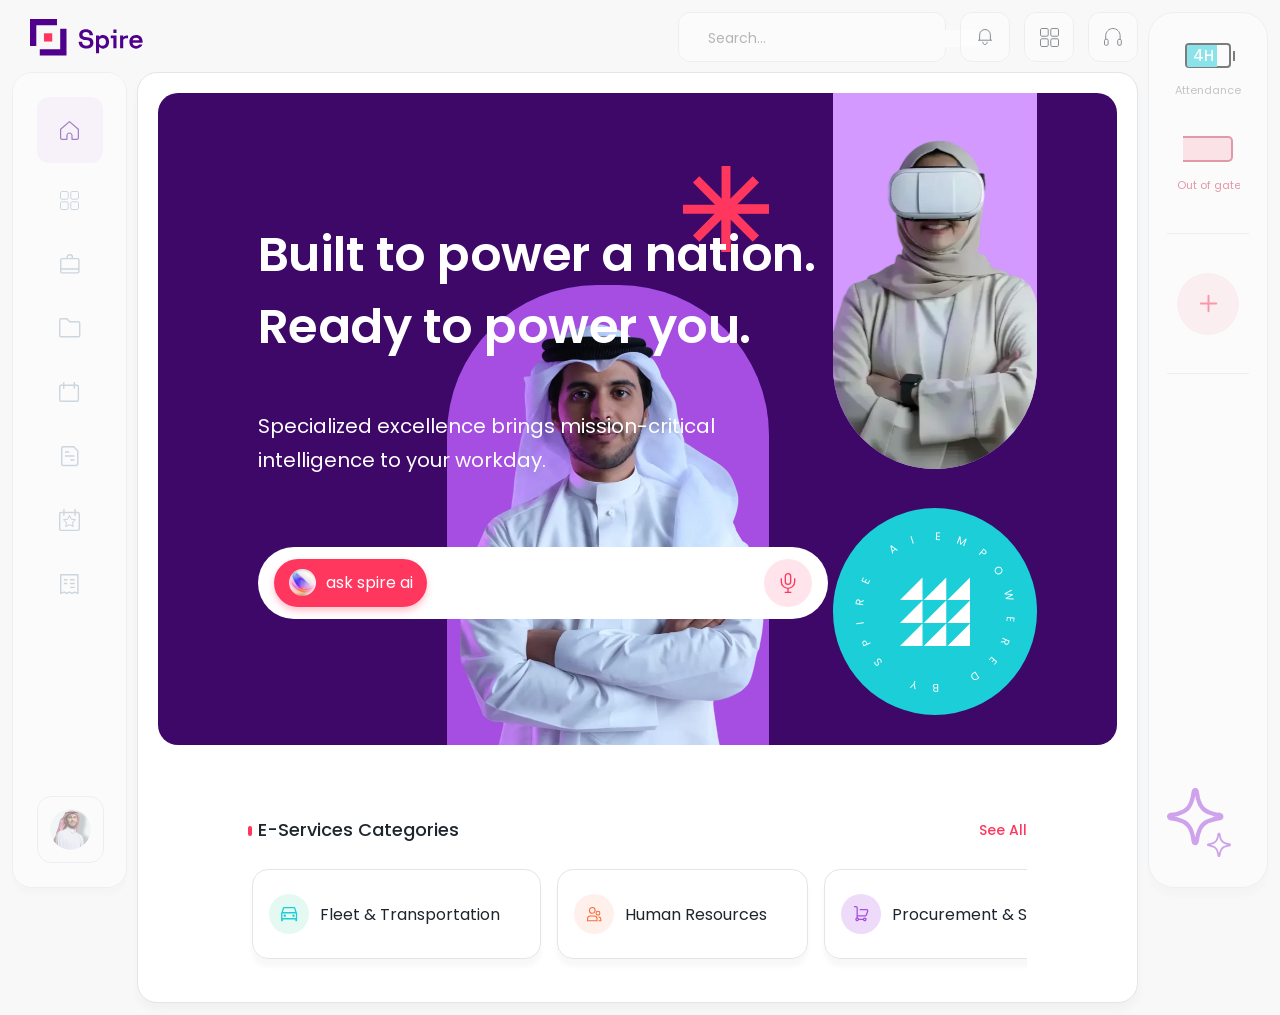
==== index.html @ 9496a2bd "Enhance navigation and AI chat functionality; add mobile navigation toggle, improve accessibility, a" ====
<!DOCTYPE html>
<html lang="en" dir="ltr">

<head>
    <meta charset="UTF-8">
    <meta name="viewport" content="width=device-width, initial-scale=1.0">
    <title>Spire | Home</title>
    <meta name="description" content="Spire employee portal: services, attendance and Spire AI assistant.">
    <meta name="theme-color" content="#4f008c">

    <link rel="preconnect" href="https://fonts.googleapis.com">
    <link rel="preconnect" href="https://fonts.gstatic.com" crossorigin>
    <link rel="stylesheet"
        href="https://fonts.googleapis.com/css2?family=Poppins:wght@100;200;300;400;500;600;700;800;900&display=swap">

    <link rel="icon" type="image/png" href="assets/favicon/favicon-96x96.png" sizes="96x96" />
    <link rel="icon" type="image/svg+xml" href="assets/favicon/favicon.svg" />
    <link rel="shortcut icon" href="assets/favicon/favicon.ico" />
    <link rel="apple-touch-icon" sizes="180x180" href="assets/favicon/apple-touch-icon.png" />
    <meta name="apple-mobile-web-app-title" content="Spire" />
    <link rel="manifest" href="assets/favicon/site.webmanifest" />

    <link rel="stylesheet" href="styles.css">
    <script src="main.js" defer></script>
</head>

<body>
    <a class="skip-link" href="#main">Skip to main content</a>
    <div class="spire-wrapper">
        <div class="spr-content">
            <!-- ============ Header ============ -->
            <header class="spr-header" role="banner">
                <button class="btn btn-icon nav-toggle mobile-only" type="button"
                    aria-label="Open navigation" aria-controls="sidenav" aria-expanded="false">
                    <svg width="24" height="24" viewBox="0 0 24 24" fill="none" aria-hidden="true">
                        <path d="M4 6h16M4 12h16M4 18h11" stroke="currentColor" stroke-width="1.6" />
                    </svg>
                </button>
                <!-- Logo -->
                <a class="brand" href="#" aria-label="Spire home">
                    <picture>
                        <source media="(max-width: 1023.98px)" srcset="assets/logo-text.svg" width="70" height="30">
                        <img class="brand__logo" src="assets/spire-logo.svg" alt="" width="118" height="37">
                    </picture>
                </a>
                <!-- Header Toolbar -->
                <div class="header__toolbar">
                    <!-- Search -->
                    <form class="search desktop-only" role="search" action="#">
                        <label class="visually-hidden" for="site-search">Search</label>
                        <div class="search__field">
                            <svg class="search__icon" width="17" height="18" viewBox="0 0 17 18" fill="none"
                                aria-hidden="true" focusable="false">
                                <circle cx="7.49036" cy="7.49036" r="7.49036"
                                    transform="matrix(-1 0 0 1 16.2617 0.62499)" stroke="currentColor"
                                    stroke-width="1.24998" stroke-linecap="round" stroke-linejoin="round" />
                                <path opacity="0.6" d="M3.56165 13.714L0.624999 16.6431" stroke="currentColor"
                                    stroke-width="1.24998" stroke-linecap="round" stroke-linejoin="round" />
                            </svg>
                            <input class="search__input" id="site-search" type="search" name="q" placeholder="Search..."
                                autocomplete="off">
                        </div>
                    </form>

                    <!-- mobile: search -->
                    <button class="btn btn-icon mobile-only" type="button" aria-label="Search">
                        <svg width="17" height="18" viewBox="0 0 17 18" fill="none" aria-hidden="true"
                            focusable="false">
                            <circle cx="7.49036" cy="7.49036" r="7.49036" transform="matrix(-1 0 0 1 16.2617 0.62499)"
                                stroke="currentColor" stroke-width="1.24998" stroke-linecap="round"
                                stroke-linejoin="round" />
                            <path opacity="0.6" d="M3.56165 13.714L0.624999 16.6431" stroke="currentColor"
                                stroke-width="1.24998" stroke-linecap="round" stroke-linejoin="round" />
                        </svg>
                    </button>

                    <!-- Notification -->
                    <button class="btn btn-icon" type="button" aria-label="Notifications, 1 unread">
                        <svg width="14" height="16" viewBox="0 0 14 16" fill="none" aria-hidden="true"
                            focusable="false">
                            <path
                                d="M0 11.2143H14M1.61538 11.2143V5.85714C1.61538 2.89847 4.02616 0.5 7 0.5C9.97384 0.5 12.3846 2.89847 12.3846 5.85714V11.2143M4.84615 12.8214V13.3571C4.84615 14.5406 5.81046 15.5 7 15.5C8.18954 15.5 9.15385 14.5406 9.15385 13.3571V12.8214"
                                stroke="currentColor" />
                        </svg>
                    </button>

                    <!-- Apps -->
                    <button class="btn btn-icon desktop-only" type="button" aria-label="Apps">
                        <svg width="19" height="19" viewBox="0 0 19 19" fill="none" aria-hidden="true"
                            focusable="false">
                            <path
                                d="M6.92857 0.5H1.78571C1.07563 0.5 0.5 1.07563 0.5 1.78571V6.92857C0.5 7.63865 1.07563 8.21429 1.78571 8.21429H6.92857C7.63865 8.21429 8.21429 7.63865 8.21429 6.92857V1.78571C8.21429 1.07563 7.63865 0.5 6.92857 0.5Z"
                                stroke="currentColor" />
                            <path
                                d="M17.2143 0.5H12.0714C11.3613 0.5 10.7857 1.07563 10.7857 1.78571V6.92857C10.7857 7.63865 11.3613 8.21429 12.0714 8.21429H17.2143C17.9244 8.21429 18.5 7.63865 18.5 6.92857V1.78571C18.5 1.07563 17.9244 0.5 17.2143 0.5Z"
                                stroke="currentColor" />
                            <path
                                d="M17.2143 10.7857H12.0714C11.3613 10.7857 10.7857 11.3613 10.7857 12.0714V17.2143C10.7857 17.9244 11.3613 18.5 12.0714 18.5H17.2143C17.9244 18.5 18.5 17.9244 18.5 17.2143V12.0714C18.5 11.3613 17.9244 10.7857 17.2143 10.7857Z"
                                stroke="currentColor" />
                            <path
                                d="M6.92857 10.7857H1.78571C1.07563 10.7857 0.5 11.3613 0.5 12.0714V17.2143C0.5 17.9244 1.07563 18.5 1.78571 18.5H6.92857C7.63865 18.5 8.21429 17.9244 8.21429 17.2143V12.0714C8.21429 11.3613 7.63865 10.7857 6.92857 10.7857Z"
                                stroke="currentColor" />
                        </svg>
                    </button>

                    <!-- Support -->
                    <button class="btn btn-icon desktop-only" type="button" aria-label="Support">
                        <svg width="18" height="18" viewBox="0 0 18 18" fill="none" aria-hidden="true"
                            focusable="false">
                            <path
                                d="M1.7 11.3H2.9C3.56274 11.3 4.1 11.8373 4.1 12.5V16.1C4.1 16.7627 3.56274 17.3 2.9 17.3H1.7C1.03726 17.3 0.5 16.7627 0.5 16.1V12.5C0.5 11.8373 1.03726 11.3 1.7 11.3ZM1.7 11.3V7.7C1.7 3.72355 4.92355 0.5 8.9 0.5C12.8764 0.5 16.1 3.72355 16.1 7.7V11.3M16.1 11.3H14.9C14.2373 11.3 13.7 11.8373 13.7 12.5V16.1C13.7 16.7627 14.2373 17.3 14.9 17.3H16.1C16.7627 17.3 17.3 16.7627 17.3 16.1V12.5C17.3 11.8373 16.7627 11.3 16.1 11.3Z"
                                stroke="currentColor" />
                        </svg>
                    </button>

                    <!-- AI Chat -->
                    <button class="btn btn-icon mobile-only" type="button" aria-controls="ai-panel"
                        aria-expanded="false" aria-label="Open Spire AI" data-ai-open>
                        <img src="assets/images/ai-orb-lg.png" alt="" width="40" height="38">
                    </button>
                </div>
            </header>

            <main class="spr-main">
                <!-- ============ Side navigation ============ -->
                <nav class="spr-sidenav" id="sidenav" aria-label="Main navigation">
                    <div class="sidenav__head">
                        <img src="assets/logo-text.svg" alt="Spire" width="88" height="38">
                        <button class="sidenav__close" type="button" aria-label="Close navigation">
                            <svg width="24" height="24" viewBox="0 0 24 24" fill="none" aria-hidden="true">
                                <path d="m6 6 12 12M18 6 6 18" stroke="currentColor" stroke-width="2" stroke-linecap="round" />
                            </svg>
                        </button>
                    </div>
                    <!-- Nav links -->
                    <ul class="sidenav__list">
                        <li>
                            <a class="sidenav__link is-active" href="#" aria-current="page">
                                <svg class="sidenav__icon" width="19" height="19" viewBox="0 0 19 19" fill="none"
                                    aria-hidden="true" focusable="false">
                                    <path
                                        d="M9.47121 0.604546L9.86465 0.14554C9.63825 -0.0485134 9.30418 -0.0485134 9.07778 0.14554L9.47121 0.604546ZM0.604546 8.20455L0.211113 7.74554L1.19209e-07 7.92649V8.20455H0.604546ZM6.93788 18.3379V18.9424C7.27176 18.9424 7.54242 18.6718 7.54242 18.3379H6.93788ZM12.0045 18.3379H11.4C11.4 18.6718 11.6707 18.9424 12.0045 18.9424V18.3379ZM18.3379 8.20455H18.9424V7.92649L18.7313 7.74554L18.3379 8.20455ZM1.87121 18.3379V18.9424H6.93788V18.3379V17.7333H1.87121V18.3379ZM18.3379 8.20455L18.7313 7.74554L9.86465 0.14554L9.47121 0.604546L9.07778 1.06355L17.9444 8.66355L18.3379 8.20455ZM9.47121 0.604546L9.07778 0.14554L0.211113 7.74554L0.604546 8.20455L0.997979 8.66355L9.86465 1.06355L9.47121 0.604546ZM6.93788 18.3379H7.54242V14.5379H6.93788H6.33333V18.3379H6.93788ZM12.0045 14.5379H11.4V18.3379H12.0045H12.6091V14.5379H12.0045ZM12.0045 18.3379V18.9424H17.0712V18.3379V17.7333H12.0045V18.3379ZM18.3379 17.0712H18.9424V8.20455H18.3379H17.7333V17.0712H18.3379ZM0.604546 8.20455H1.19209e-07V17.0712H0.604546H1.20909V8.20455H0.604546ZM9.47121 12.0045V12.6091C10.5365 12.6091 11.4 13.4726 11.4 14.5379H12.0045H12.6091C12.6091 12.8049 11.2042 11.4 9.47121 11.4V12.0045ZM9.47121 12.0045V11.4C7.73821 11.4 6.33333 12.8049 6.33333 14.5379H6.93788H7.54242C7.54242 13.4726 8.40597 12.6091 9.47121 12.6091V12.0045ZM17.0712 18.3379V18.9424C18.1047 18.9424 18.9424 18.1047 18.9424 17.0712H18.3379H17.7333C17.7333 17.4369 17.4369 17.7333 17.0712 17.7333V18.3379ZM1.87121 18.3379V17.7333C1.50553 17.7333 1.20909 17.4369 1.20909 17.0712H0.604546H1.19209e-07C1.19209e-07 18.1047 0.83777 18.9424 1.87121 18.9424V18.3379Z"
                                        fill="currentColor" />
                                </svg>
                                <span class="sidenav__label">Home</span>
                            </a>
                        </li>
                        <li>
                            <a class="sidenav__link" href="#">
                                <svg class="sidenav__icon" width="19" height="19" viewBox="0 0 19 19" fill="none"
                                    aria-hidden="true" focusable="false">
                                    <path
                                        d="M6.92857 0.5H1.78571C1.07563 0.5 0.5 1.07563 0.5 1.78571V6.92857C0.5 7.63865 1.07563 8.21429 1.78571 8.21429H6.92857C7.63865 8.21429 8.21429 7.63865 8.21429 6.92857V1.78571C8.21429 1.07563 7.63865 0.5 6.92857 0.5Z"
                                        stroke="currentColor" />
                                    <path
                                        d="M17.2143 0.5H12.0714C11.3613 0.5 10.7857 1.07563 10.7857 1.78571V6.92857C10.7857 7.63865 11.3613 8.21429 12.0714 8.21429H17.2143C17.9244 8.21429 18.5 7.63865 18.5 6.92857V1.78571C18.5 1.07563 17.9244 0.5 17.2143 0.5Z"
                                        stroke="currentColor" />
                                    <path
                                        d="M17.2143 10.7857H12.0714C11.3613 10.7857 10.7857 11.3613 10.7857 12.0714V17.2143C10.7857 17.9244 11.3613 18.5 12.0714 18.5H17.2143C17.9244 18.5 18.5 17.9244 18.5 17.2143V12.0714C18.5 11.3613 17.9244 10.7857 17.2143 10.7857Z"
                                        stroke="currentColor" />
                                    <path
                                        d="M6.92857 10.7857H1.78571C1.07563 10.7857 0.5 11.3613 0.5 12.0714V17.2143C0.5 17.9244 1.07563 18.5 1.78571 18.5H6.92857C7.63865 18.5 8.21429 17.9244 8.21429 17.2143V12.0714C8.21429 11.3613 7.63865 10.7857 6.92857 10.7857Z"
                                        stroke="currentColor" />
                                </svg>
                                <span class="sidenav__label">Dashboard</span>
                            </a>
                        </li>
                        <li>
                            <a class="sidenav__link" href="#">
                                <svg class="sidenav__icon" width="20" height="20" viewBox="0 0 20 20" fill="none"
                                    aria-hidden="true" focusable="false">
                                    <path
                                        d="M7.20909 3.95908V3.30908C7.20909 1.87314 8.37315 0.709076 9.80909 0.709076C11.245 0.709076 12.4091 1.87314 12.4091 3.30908V3.95908M0.709091 15.0091H18.9091M2.00909 4.60908H17.6091C18.3271 4.60908 18.9091 5.19111 18.9091 5.90908V17.6091C18.9091 18.327 18.3271 18.9091 17.6091 18.9091H2.00909C1.29112 18.9091 0.709091 18.327 0.709091 17.6091V5.90908C0.709091 5.19111 1.29112 4.60908 2.00909 4.60908Z"
                                        stroke="currentColor" stroke-width="1.41818" />
                                </svg>
                                <span class="sidenav__label">Work</span>
                            </a>
                        </li>
                        <li>
                            <a class="sidenav__link" href="#">
                                <svg class="sidenav__icon" width="22" height="20" viewBox="0 0 22 20" fill="none"
                                    aria-hidden="true" focusable="false">
                                    <path
                                        d="M0.714996 17.215V2.215C0.714996 1.38657 1.35459 0.714996 2.14357 0.714996H7.85785L10.715 3.715H19.2864C20.0754 3.715 20.715 4.38657 20.715 5.215V17.215C20.715 18.0434 20.0754 18.715 19.2864 18.715H2.14357C1.35459 18.715 0.714996 18.0434 0.714996 17.215Z"
                                        stroke="currentColor" stroke-width="1.43" />
                                </svg>
                                <span class="sidenav__label">Files</span>
                            </a>
                        </li>
                        <li>
                            <a class="sidenav__link" href="#">
                                <svg class="sidenav__icon" width="21" height="21" viewBox="0 0 21 21" fill="none"
                                    aria-hidden="true" focusable="false">
                                    <path
                                        d="M4.715 0V6.66667M15.3817 0V6.66667M2.04833 3.33333H18.0483C18.7847 3.33333 19.3817 3.93029 19.3817 4.66667V18C19.3817 18.7364 18.7847 19.3333 18.0483 19.3333H2.04833C1.31195 19.3333 0.714996 18.7364 0.714996 18V4.66667C0.714996 3.93029 1.31195 3.33333 2.04833 3.33333Z"
                                        stroke="currentColor" stroke-width="1.43" />
                                </svg>
                                <span class="sidenav__label">Attendance</span>
                            </a>
                        </li>
                        <li>
                            <a class="sidenav__link" href="#">
                                <svg class="sidenav__icon" width="18" height="21" viewBox="0 0 18 21" fill="none"
                                    aria-hidden="true" focusable="false">
                                    <path
                                        d="M4.73333 10.0667H12.7333M10.0667 14.0667H12.7333M4.73333 6.06667H7.4M15.4 19.4H2.06666C1.33028 19.4 0.73333 18.803 0.73333 18.0667V2.06667C0.73333 1.33029 1.33028 0.733337 2.06666 0.733337H12.7333L16.7333 4.73334V18.0667C16.7333 18.803 16.1364 19.4 15.4 19.4Z"
                                        stroke="currentColor" stroke-width="1.46667" stroke-linecap="square" />
                                </svg>
                                <span class="sidenav__label">Requests</span>
                            </a>
                        </li>
                        <li>
                            <a class="sidenav__link" href="#">
                                <svg class="sidenav__icon" width="22" height="23" viewBox="0 0 22 23" fill="none"
                                    aria-hidden="true" focusable="false">
                                    <path
                                        d="M4.91 0V7M16.11 0V7M2.11 3.5H18.91C19.6832 3.5 20.31 4.1268 20.31 4.9V20.0053C20.31 20.7785 19.6832 21.4053 18.91 21.4053H2.11C1.3368 21.4053 0.709999 20.7785 0.709999 20.0053L0.709999 4.9C0.709999 4.1268 1.3368 3.5 2.11 3.5Z"
                                        stroke="currentColor" stroke-width="1.42" />
                                    <path
                                        d="M10.5088 15.6208L6.80044 17.5L7.50883 13.5198L4.50883 10.7014L8.65463 10.1211L10.5088 6.5L12.363 10.1211L16.5088 10.7014L13.5088 13.5198L14.2172 17.5L10.5088 15.6208Z"
                                        stroke="currentColor" stroke-width="1.01818" stroke-linecap="round"
                                        stroke-linejoin="round" />
                                </svg>
                                <span class="sidenav__label">Events</span>
                            </a>
                        </li>
                        <li>
                            <a class="sidenav__link" href="#">
                                <svg class="sidenav__icon" width="19" height="21" viewBox="0 0 19 21" fill="none"
                                    aria-hidden="true" focusable="false">
                                    <path
                                        d="M3.88166 5.78169H7.415M9.94833 5.78169H14.7483M3.88166 9.58169H7.415M9.94833 9.58169H14.7483M9.94833 13.3817H14.7483M0.714996 0.715027H17.915V19.4484L14.3817 18.0822L11.8483 19.4484L9.315 18.0822L6.78166 19.4484L4.24833 18.0822L0.714996 19.4484L0.714996 0.715027Z"
                                        stroke="currentColor" stroke-width="1.43" stroke-linejoin="round" />
                                </svg>
                                <span class="sidenav__label">Payslips</span>
                            </a>
                        </li>
                    </ul>

                    <!-- Profile -->
                    <a class="sidenav__profile" href="#">
                        <img src="assets/images/avatar.png" alt="" width="41" height="41">
                        <span class="sidenav__user">
                            <span class="sidenav__user-name">Ahmed</span>
                            <span class="sidenav__user-meta">View profile</span>
                        </span>
                    </a>
                </nav>
                <!-- ============ Main content ============ -->
                <div class="content-wrapper">
                    <!-- ======= Hero ======= -->
                    <section class="hero">
                        <div class="hero__content">
                            <h1>
                                <span>Built to power a nation.</span>
                                <span>Ready to power you.</span>
                            </h1>
                            <p>
                                <span>Specialized excellence brings</span>
                                <span>mission-critical</span>
                                <span>intelligence to your workday.</span>
                            </p>

                            <form class="ask" action="#">
                                <button class="ask__cta" type="button" aria-controls="ai-panel" aria-expanded="false">
                                    <img class="ask__orb" src="assets/images/ai-orb-sm.png" alt="" width="27"
                                        height="27">
                                    <span>ask spire ai</span>
                                </button>
                                <label class="visually-hidden" for="hero-ask">Ask Spire AI a question</label>
                                <input class="ask__input" id="hero-ask" name="message" type="text" autocomplete="off">
                                <button class="ask__mic" type="button" aria-label="Ask by voice" aria-pressed="false">
                                    <img src="assets/icons/mic.svg" alt="" width="20" height="20">
                                </button>
                            </form>
                        </div>

                        <div class="hero__art" aria-hidden="true">
                            <img class="hero__asterisk" src="assets/icons/asterisk.svg" alt="" width="86" height="86">

                            <div class="arch arch--man">
                                <img class="arch__photo" src="assets/images/hero-man.webp" alt="" width="506"
                                    height="675">
                            </div>

                            <div class="arch arch--woman">
                                <img class="arch__photo" src="assets/images/hero-woman.webp" alt="" width="525"
                                    height="394" loading="lazy">
                            </div>

                            <div class="badge">
                                <svg class="badge__ring" viewBox="0 0 160 160" width="160" height="160"
                                    focusable="false">
                                    <defs>
                                        <path id="badge-circle" d="M80 80m0-72a72 72 0 1 1 0 144a72 72 0 1 1 0-144" />
                                    </defs>
                                    <text class="badge__text">
                                        <textPath href="#badge-circle" textLength="431" lengthAdjust="spacing">EMPOWERED
                                            BY SPIRE AI</textPath>
                                    </text>
                                </svg>
                                <span class="badge__logo">
                                    <img src="assets/icons/badge-triangles.svg" alt="" width="70" height="23">
                                    <img src="assets/icons/badge-triangles.svg" alt="" width="70" height="23">
                                    <img src="assets/icons/badge-triangles.svg" alt="" width="70" height="23">
                                </span>
                            </div>
                        </div>
                    </section>
                    <!-- ======= E-Services Categories ======= -->
                    <section class="services">
                        <div class="services__header">
                            <h2>E-Services Categories</h2>
                            <a href="#">See All</a>
                        </div>
                        <ul class="services__list">
                            <li>
                                <a class="service-card card-fleet" href="#">
                                    <span class="card__icon">
                                        <img src="assets/icons/cat-car.svg" alt="" width="17" height="15">
                                    </span>
                                    <span class="card__label">Fleet &amp; Transportation</span>
                                </a>
                            </li>
                            <li>
                                <a class="service-card card-hr" href="#">
                                    <span class="card__icon">
                                        <img src="assets/icons/cat-group.svg" alt="" width="15" height="15">
                                    </span>
                                    <span class="card__label">Human Resources</span>
                                </a>
                            </li>
                            <li>
                                <a class="service-card card-procurement" href="#">
                                    <span class="card__icon">
                                        <img src="assets/icons/cat-cart.svg" alt="" width="15" height="16">
                                    </span>
                                    <span class="card__label">Procurement &amp; Sourcing</span>
                                </a>
                            </li>
                            <li>
                                <a class="service-card card-logistics" href="#">
                                    <span class="card__icon">
                                        <img src="assets/icons/cat-fleet.svg" alt="" width="17" height="11">
                                    </span>
                                    <span class="card__label">Logistics &amp; Inventory</span>
                                </a>
                            </li>
                            <li>
                                <a class="service-card card-hr" href="#">
                                    <span class="card__icon">
                                        <img src="assets/icons/cat-group.svg" alt="" width="15" height="15">
                                    </span>
                                    <span class="card__label">Human Resources</span>
                                </a>
                            </li>
                        </ul>
                    </section>
                </div>
            </main>
        </div>

        <!-- ============ AI rail (collapsed side panel) ============ -->
        <aside class="spr-ai" id="ai-panel" aria-label="Spire AI">
            <section class="panel-widgets">
                <div class="panel__content">
                    <div class="panel__widgets">
                        <div class="panel__widget">
                            <span class="battery">
                                <span class="battery__fill"></span>
                                <span class="battery__value">4H</span>
                            </span>
                            <span class="widget__label">Attendance</span>
                        </div>
                        <div class="panel__widget panel__widget--alert">
                            <span class="gate"></span>
                            <span class="ticker">
                                <span class="ticker__track">
                                    <span class="ticker__group">
                                        <span>Out of gate</span>
                                        <span class="ticker__alert"><img src="assets/icons/exclamation.svg" alt=""
                                                width="18" height="18">Needs
                                            attention, No additional hours logged</span>
                                    </span>
                                    <!-- Identical copy makes the forward-only loop seamless. -->
                                    <span class="ticker__group" aria-hidden="true">
                                        <span>Out of gate</span>
                                        <span class="ticker__alert"><img src="assets/icons/exclamation.svg" alt=""
                                                width="18" height="18">Needs
                                            attention, No additional hours logged</span>
                                    </span>
                                </span>
                            </span>
                        </div>
                    </div>

                    <div class="widget__actions">
                        <button class="widget__add" type="button" aria-label="Add widget">
                            <img src="assets/icons/plus.svg" alt="" width="31" height="31">
                        </button>
                    </div>
                </div>
                <div class="panel__art">
                    <img src="assets/icons/sparkle.svg" alt="" width="64" height="69">
                </div>
            </section>

            <section class="panel-chat" aria-hidden="true">
                <div class="chat__head">
                    <div class="head__title">
                        <img class="panel__spark" src="assets/icons/spark.svg" alt="" width="38" height="38">
                        <img class="panel__orb mobile-only" src="assets/images/ai-orb-m.png" alt="" width="27"
                            height="27">

                        <div class="head__content">
                            <h2>
                                Spire AI
                                <span class="tag">Beta</span>
                            </h2>
                            <p>Session message</p>
                        </div>
                    </div>

                    <button class="panel__close" type="button" aria-label="Close Spire AI" data-ai-close>
                        <img class="panel__close-collapse" src="assets/icons/panel-collapse.svg" alt="" width="24"
                            height="18">
                        <img class="panel__close-x  mobile-only" src="assets/icons/close.svg" alt="" width="17"
                            height="17">
                    </button>
                </div>
                <div class="chat__content">

                    <ol class="msgs__list" role="log" aria-label="Conversation with Spire AI" aria-live="polite"
                        aria-relevant="additions" tabindex="0"></ol>
                </div>
                <div class="chat__footer">
                    <div class="files-wrapper" data-files aria-hidden="true" inert>
                        <div class="files-box">
                            <button class="files__head" type="button" aria-expanded="false"
                                aria-controls="ai-files-list" data-files-toggle>
                                <span>6 files loaded into context</span>
                                <span class="ai-files__chevron" aria-hidden="true">
                                    <svg width="10" height="6" viewBox="0 0 10 6" fill="none" focusable="false">
                                        <path d="M1 5l4-4 4 4" stroke="currentColor" stroke-width="1.2"
                                            stroke-linecap="round" stroke-linejoin="round" />
                                    </svg>
                                </span>
                            </button>

                            <ul class="files__list" id="ai-files-list" aria-label="Files in context" hidden>
                                <li>
                                    <label class="file">
                                        <div class="file_head">
                                            <span class="file__type file__type--doc">
                                                <img src="assets/icons/file-doc.svg" alt="DOC" width="22" height="22">
                                            </span>
                                            <span class="file__info">
                                                <span class="file__name">Data Governance Policy</span>
                                                <span class="file__time">3:30pm</span>
                                            </span>
                                        </div>
                                        <input class="switch" type="checkbox" role="switch" checked>
                                    </label>
                                </li>
                                <li>
                                    <label class="file">
                                        <div class="file_head">
                                            <span class="file__type file__type--csv">
                                                <img src="assets/icons/file-csv.svg" alt="CSV" width="22" height="22">
                                            </span>
                                            <span class="file__info">
                                                <span class="file__name">Data Governance Policy</span>
                                                <span class="file__time">3:30pm</span>
                                            </span>
                                        </div>
                                        <input class="switch" type="checkbox" role="switch" checked>
                                    </label>
                                </li>
                                <li>
                                    <label class="file">
                                        <div class="file_head">
                                            <span class="file__type file__type--doc">
                                                <img src="assets/icons/file-doc.svg" alt="DOC" width="22" height="22">
                                            </span>
                                            <span class="file__info">
                                                <span class="file__name">Data Governance Policy</span>
                                                <span class="file__time">3:30pm</span>
                                            </span>
                                        </div>
                                        <input class="switch" type="checkbox" role="switch" checked>
                                    </label>
                                </li>
                                <li>
                                    <label class="file">
                                        <div class="file_head">
                                            <span class="file__type file__type--ppt">
                                                <img src="assets/icons/file-ppt.svg" alt="PPT" width="22" height="22">
                                            </span>
                                            <span class="file__info">
                                                <span class="file__name">Data Governance Policy</span>
                                                <span class="file__time">3:30pm</span>
                                            </span>
                                        </div>
                                        <input class="switch" type="checkbox" role="switch" checked>
                                    </label>
                                </li>
                                <li>
                                    <label class="file">
                                        <div class="file_head">
                                            <span class="file__type file__type--ppt">
                                                <img src="assets/icons/file-ppt.svg" alt="PPT" width="22" height="22">
                                            </span>
                                            <span class="file__info">
                                                <span class="file__name">Data Governance Policy</span>
                                                <span class="file__time">3:30pm</span>
                                            </span>
                                        </div>
                                        <input class="switch" type="checkbox" role="switch" checked>
                                    </label>
                                </li>
                                <li>
                                    <label class="file">
                                        <div class="file_head">
                                            <span class="file__type file__type--doc">
                                                <img src="assets/icons/file-doc.svg" alt="DOC" width="22" height="22">
                                            </span>
                                            <span class="file__info">
                                                <span class="file__name">Data Governance Policy</span>
                                                <span class="file__time">3:30pm</span>
                                            </span>
                                        </div>
                                        <input class="switch" type="checkbox" role="switch" checked>
                                    </label>
                                </li>
                            </ul>
                        </div>
                    </div>
                    <form class="composer" action="#">
                        <input class="composer__input" id="ai-input" name="message" type="text"
                            placeholder="ask spire AI" autocomplete="off" aria-label="Message Spire AI">
                        <div class="composer__actions">
                            <button class="composer__mic" type="button" aria-label="Ask by voice" aria-pressed="false"
                                data-mic>
                                <img src="assets/icons/mic-sm.svg" alt="" width="18" height="18">
                            </button>
                            <button class="composer__send" type="submit" aria-label="Send message">
                                <img src="assets/icons/arrow-long-up.svg" alt="" width="13" height="18">
                            </button>

                        </div>
                    </form>
                </div>
            </section>

            <section class="panel-welcome" aria-hidden="true">
                <button class="panel__close welcome__close" type="button" aria-label="Close Spire AI" data-ai-close>
                    <img src="assets/icons/close.svg" alt="" width="17" height="17">
                </button>
                <div class="panel__content">
                    <div class="panel__welcome">
                        <img class="panel__orb" src="assets/images/ai-orb-lg.png" alt="" width="40" height="38">
                        <h2>Welcome to Spire AI</h2>
                        <p>Ask questions, get answers, and explore your workday with the power of AI.</p>
                        <button class="btn welcome__start" type="button" data-ai-start>Start a conversation</button>
                    </div>
                </div>
            </section>
        </aside>
    </div>

    <div class="nav-backdrop" aria-hidden="true"></div>
    <div class="ai-backdrop" aria-hidden="true"></div>

    <!-- ============ Chat templates ============ -->
    <!-- User message -->
    <template id="tpl-user-msg">
        <li class="msg msg--user">
            <div class="msg__bubble">
                <img class="msg__icon" src="assets/icons/doc.svg" alt="" width="15" height="15" hidden="">
                <span class="msg__text"></span>
            </div>
        </li>
    </template>

    <!-- Thinking -->
    <template id="tpl-thinking">
        <li class="msg msg--thinking">
            <img src="assets/icons/thinking.svg" alt="" width="16" height="16">
            <span>Thinking<span class="dots" aria-hidden="true"><span>.</span><span>.</span><span>.</span></span></span>
        </li>
    </template>

    <!-- AI answer -->
    <template id="tpl-ai-msg">
        <li class="msg msg--ai">
            <div class="msg__bubble">
                <span class="msg__text">
                    Based on <strong>HR policy</strong> you are eligible for submitting a compensation
                    request through Fusion
                    platform, in accordance with the following
                    <span class="cites" data-cites=""></span>
                </span>
            </div>
            <ul class="msg__actions" data-actions></ul>
        </li>
    </template>

    <!-- Sources toggle -->
    <template id="tpl-sources-toggle">
        <button class="cite-more" type="button" aria-expanded="false" data-sources-toggle>
            <span class="cite-more__dots" aria-hidden="true">&bull;&bull;&bull;</span>
            <svg class="cite-more__chev" width="5" height="8" viewBox="0 0 5 8" fill="none" aria-hidden="true"
                focusable="false">
                <path d="M3.70715 0.707031L0.707153 3.70703L3.70715 6.70703" stroke="currentColor"
                    stroke-linecap="square" />
            </svg>
        </button>
    </template>

    <!-- Suggestion chip -->
    <template id="tpl-chip">
        <li class="msg msg--ai">
            <button class="chip" type="button" data-suggest>
                <img src="assets/icons/doc.svg" alt="" width="15" height="15">
                <span class="chip__text"></span>
            </button>
        </li>
    </template>

</body>

</html>
---- styles.css ----
@layer reset, base, layout, components, theme, utilities;

@layer reset {

    /* Reset Style */
    *,
    *::before,
    *::after {
        box-sizing: border-box;
    }

    * {
        margin: 0;
        padding: 0;
    }

    button,
    input:not([type='password']) {
        font: inherit
    }

    html {
        color-scheme: light;
        -webkit-text-size-adjust: 100%;
    }

    img,
    picture,
    video {
        display: block;
        max-width: 100%;
    }

    ol,
    ul {
        list-style: none;
        padding: 0;
        margin: 0;
    }

    a {
        text-decoration: none;
        color: inherit;
    }

    a:-webkit-any-link:focus-visible {
        outline-color: transparent;
    }

    h1,
    h2,
    h3,
    h4,
    h5,
    h6,
    p {
        margin: 0
    }

    input:not([type='password']),
    textarea,
    button,
    select {
        font: inherit
    }

    body {
        margin: 0;
        font-family: var(--body-ff);
        font-size: var(--body-fs);
        line-height: normal;
        color: var(--body-clr);
        background: var(--body-bg);
        -webkit-font-smoothing: antialiased;
        -moz-osx-font-smoothing: grayscale;
    }

    a,
    button {
        border: none;
        background: none;
        cursor: pointer;
    }

    /*=== ===*/
}

@layer base {

    /* === ROOT || DEFAULT === */
    :root {

        /* --- Design Tokens --- */
        /* brand */
        --purple: #4f008c;
        --purple-10: #f6edfc;
        --purple-20: #e9ccff;
        --hero-bg: #3d0867;
        --lilac: #a54ee1;
        --lilac-80: #a54ee1cc;
        --lilac-light: #d399ff;
        --coral: #ff375e;
        --coral-10: #ffe5eb;
        --coral-10-50: #ffe5eb80;
        --coral-20: #ffccd6;
        --coral-dark: #cd3a57;
        --teal: #1bced8;
        --green: #00c48c;

        /* neutrals */
        --onyx: #1d252d;
        --onyx-50: rgb(29 37 45 / 0.5);
        --white: #fff;
        --bg: #f8f8f8;
        --line: #e0e6eb;
        --line-soft: #f3f3f1;
        --text-muted: #8e9aa0;
        --gray-dark: #a2b3c3;
        --gray-dark-80: #a2b3c3cc;
        --text-placeholder: #8e9296;
        --text-thinking: #8898a8;

        /* type */
        --font: "Poppins", system-ui, -apple-system, "Segoe UI", sans-serif;
        --font-display: var(--font);

        /* effects */
        --shadow-sm: 0 7px 5px rgb(0 0 0 / 0.03);
        --shadow-card: 0 7.6px 5.4px rgb(0 0 0 / 0.03);
        --shadow-panel: 0 9px 6.4px rgb(0 0 0 / 0.03), 0 24px 64px rgb(29 37 45 / 0.12);
        --focus: 0 0 0 3px rgb(79 0 140 / 0.35);

        /* motion */
        --ease-out: cubic-bezier(0.22, 1, 0.36, 1);
        --ease-in-out: cubic-bezier(0.65, 0, 0.35, 1);
        --dur: 0.25s;

        /* layout */
        --nav-w: 115px;
        --rail-w: 120px;
        --panel-w: 473px;
        --gap: 10px;

        --body-clr: var(--onyx);
        --body-bg: var(--bg);
        --body-fs: 1rem;
        --body-fw: 400;
        --body-ff: "Poppins", system-ui, -apple-system, BlinkMacSystemFont, "Segoe UI", sans-serif;

        /* Body */
        --container-max-width: 1200px;
        --container-padding-inline: 1rem;

        /* Shared */
        --dur: 0.2s;
        --ease-in: cubic-bezier(0.4, 0, 1, 1);
        --ease-out: cubic-bezier(0, 0, 0.2, 1);

        /* dir */
        /* --dir: 1; */
    }

    [dir="rtl"] {
        --dir: -1;
    }

    [dir="ltr"] {
        --dir: 1;
    }

    /*=== Skip Link ===*/
    .skip-link {
        position: fixed;
        inset-block-start: 12px;
        inset-inline-start: 12px;
        z-index: 100;
        padding: 10px 16px;
        border-radius: 10px;
        background: var(--primary, #007bff);
        color: var(--white, #ffffff);
        transform: translateY(-160%);
        transition: transform 0.2s ease-out;
    }

    .skip-link:focus {
        transform: none;
    }

    /*=== Reduced Motion ===*/
    @media (prefers-reduced-motion: reduce) {

        *,
        *::before,
        *::after {
            animation-duration: 0.01ms;
            animation-iteration-count: 1;
            animation-delay: 0s;
            transition-duration: 0.01ms;
            transition-delay: 0s;
            scroll-behavior: auto;
        }
    }
}

@layer layout {

    /* === LAYOUT === */
    .container {
        width: 100%;
        max-width: var(--container-max-width, 1200px);
        margin-inline: auto;
        padding-inline: var(--container-padding-inline, 1rem);
    }

    /*=== Layout ===*/
    .spire-wrapper {
        /* --rail-w: 380px; */
        display: grid;
        grid-template-columns: [content-start] minmax(0, 1fr) [content-end-ai-start] var(--rail-w) [ai-end];
        min-height: 100dvh;
        align-items: flex-start;
        gap: 0 var(--gap);
        padding-block: 0 12px;
        padding-inline: 12px;
        transition: grid-template-columns var(--dur) var(--ease-out);
    }

    /*=== Content ===*/
    .spr-content {
        position: relative;
        height: 100%;
        grid-column: content-start / content-end-ai-start;
    }

    /*=== Header ===*/
    .spr-header {
        display: flex;
        align-items: center;
        justify-content: space-between;
        padding-block: 12px 10px;
        padding-inline: 18px 0;
        position: sticky;
        top: 0;
        background: var(--bg);
        z-index: 1;
    }

    .header__toolbar {
        display: flex;
        align-items: center;
        gap: 14px;
    }

    .header__toolbar>*:not(:hover, :focus-within) {
        opacity: 0.5;
    }

    .search {
        padding-block: 16px;
        padding-inline: 19px;
        border: 1px solid var(--line);
        background: white;
        border-radius: 12px;
        max-height: 50px;
        transition: width var(--dur) var(--ease-out);
        width: 268px;
    }

    .search:focus-within,
    .search:hover {
        width: 380px;
    }

    .search__field {
        display: flex;
        align-items: center;
        gap: 10px;
    }

    .search__field .search__icon {
        inline-size: 16px;
        aspect-ratio: 1 / 1;
    }

    .search__field input {
        flex: 1;
        border: 0;
        font-size: 14px;
        font-weight: 400;
        line-height: 17px;
    }

    .search__field input:focus-visible {
        outline-color: transparent;
    }

    .search__field::placeholder {
        color: var(--text-muted);
    }

    /*=== Main ===*/
    .spr-main {
        min-height: 500px;
        display: grid;
        grid-template-columns: [nav-start] var(--nav-w) [nav-end main-start] minmax(0, 1fr) [main-end];
        gap: var(--gap);
    }

    /*=== Nav===*/
    .spr-sidenav {
        position: sticky;
        top: 72px;
        display: flex;
        flex-direction: column;
        align-self: start;
        gap: 32px;
        justify-content: space-between;
        padding: 24px;
        border-radius: 20px;
        border: 1px solid var(--line);
        background-color: white;
        opacity: 0.5;
        width: auto;
        overflow-y: auto;
        scrollbar-width: none;
        box-shadow: var(--shadow-sm);
        height: calc(100dvh - 12px - 72px);
    }

    .spr-sidenav:hover {
        opacity: 1;
    }

    .sidenav__list {
        display: flex;
        flex-direction: column;
        justify-content: center;
        align-items: center;
        gap: 10px;
    }

    .sidenav__link .sidenav__label {
        display: none;
    }

    .sidenav__list li {
        display: flex;
        align-items: center;
        justify-content: flex-start;
    }

    .sidenav__link {
        display: flex;
        align-items: center;
        justify-content: center;
        width: var(--sidenav-link-w, 54px);
        height: var(--sidenav-link-w, 54px);
        color: var(--gray-dark);
        border-radius: 12px;
        transition: color var(--dur), background var(--dur);
    }

    .sidenav__link.is-active {
        --sidenav-link-w: 66px
    }

    .sidenav__link.is-active,
    .sidenav__link:hover {
        color: var(--purple);
        background: var(--purple-10);
    }

    .sidenav__profile {
        display: flex;
        align-items: center;
        justify-content: center;
        gap: 10px;
        width: 67px;
        height: 67px;
        padding: 10px;
        border: 1px solid var(--line);
        border-radius: 14px;
    }

    .sidenav__profile:hover {
        /* border-color: var(--purple); */
        border-color: transparent;
        background: var(--purple-10);
    }

    .sidenav__profile>img {
        border-radius: 50%;
        width: 41px;
        height: 41px;
    }

    .sidenav__profile .sidenav__user {
        font-size: 0.875rem;
        font-weight: 500;
        line-height: 1.5;
        display: flex;
        flex-direction: column;
        gap: 4px;
    }

    @media screen and (min-width: 1024px) {
        .sidenav__profile .sidenav__user {
            display: none;
        }

    }

    /*=== Content || Main ===*/
    .content-wrapper {
        padding: 20px;
        background: white;
        border-radius: 20px;
        border: 1px solid var(--line);
        box-shadow: 0 7px 10px rgb(0 0 0 / 0.03);
    }

    /*=== === ===*/
    /*=== AI Panel ===*/
    .spr-ai {
        position: sticky;
        inset-inline-end: 0;
        top: 12px;
        height: calc(100dvh - 24px);
        grid-column: content-end-ai-start / ai-end;
        background: white;
        margin-top: 12px;
        border-radius: 26px;
        opacity: 0.5;
        border: 1px solid var(--line);
        transition: opacity var(--dur) var(--ease-out);
        box-shadow: 0 9px 6.4px rgb(0 0 0 / 0.03);
    }

    .spr-ai:hover {
        opacity: 1;
    }

}

@layer components {

    /* === COMPONENTS === */
    .btn {
        display: inline-flex;
        align-items: center;
        justify-content: center;
        padding: 0.5rem 1rem;
        font-size: 1rem;
        font-weight: 600;
        text-align: center;
        text-decoration: none;
        border-radius: 0.25rem;
        transition: background-color var(--dur) ease-in-out, color var(--dur) ease-in-out;
        border: 1px solid transparent;
        border-radius: 12px;
        color: var(--btn-clr, var(--onyx));
        background-color: var(--btn-bg, var(--white));
    }

    .btn-primary {
        --btn-bg: #007bff;
        --btn-clr: #fff;
    }

    .btn-icon {
        padding: 0.5rem;
        min-width: 50px;
        min-height: 50px;
        border-color: var(--line);
    }

    /*=== ===*/
}

@layer theme {

    /*=== Drawer Defaults & Focus ===*/
    .sidenav__head,
    .panel-welcome,
    .ai-backdrop,
    .nav-backdrop {
        display: none;
    }

    .nav-toggle:focus-visible,
    .sidenav__close:focus-visible,
    .spr-sidenav a:focus-visible {
        outline: 2px solid var(--purple);
        outline-offset: 3px;
    }

    /*=== Compact Layout || Phones & Tablets ===*/
    @media screen and (max-width: 1023.98px) {
        html.nav-open,
        .nav-open body,
        html.ai-drawer-open,
        .ai-drawer-open body {
            overflow: hidden;
        }

        .spire-wrapper {
            display: block;
            padding-inline: 6px;
        }

        .spr-main {
            grid-template-columns: minmax(0, 1fr);
        }

        .spr-header {
            display: grid;
            grid-template-columns: auto auto minmax(0, 1fr);
            gap: 8px;
            padding-inline: 0;
            margin-inline: 6px;
        }

        .brand__logo {
            width: 70px;
            height: 30px;
        }

        .header__toolbar {
            justify-self: end;
            gap: 8px;
        }

        .header__toolbar > *:not(:hover, :focus-within) {
            opacity: 1;
        }

        .spr-header .btn-icon {
            width: 44px;
            height: 44px;
            min-width: 44px;
            min-height: 44px;
            padding: 0;
            border-radius: 12px;
        }

        .spr-header [data-ai-open] img {
            width: 34px;
            height: auto;
        }

        .content-wrapper {
            min-width: 0;
            padding: 15px;
            border-radius: 16px;
        }
    }

    /*=== Compact Layout || Tablets ===*/
    @media screen and (min-width: 768px) and (max-width: 1023.98px) {
        .spire-wrapper {
            padding-inline: 12px;
        }

        .spr-header {
            margin-inline: 0;
            gap: 12px;
            padding-block: 16px;
        }

        .brand__logo {
            width: 88px;
            height: 38px;
        }

        .header__toolbar {
            gap: 12px;
        }

        .spr-header .btn-icon {
            width: 48px;
            height: 48px;
        }

        .content-wrapper {
            padding: 20px;
            border-radius: 20px;
        }
    }

    /*=== Side Navigation || Phones & Tablets ===*/
    @media screen and (max-width: 1023.98px) {
        .spr-sidenav {
            position: fixed;
            z-index: 50;
            top: 0;
            left: 0;
            width: min(390px, 100%);
            height: 100dvh;
            padding: max(28px, env(safe-area-inset-top)) 18px max(12px, env(safe-area-inset-bottom));
            gap: 24px;
            border: 0;
            border-radius: 0;
            opacity: 1;
            overflow: hidden;
            visibility: hidden;
            pointer-events: none;
            transform: translateX(-100%);
            transition: transform .28s var(--ease-out), visibility 0s .28s;
        }

        .nav-open .spr-sidenav {
            visibility: visible;
            pointer-events: auto;
            transform: translateX(0);
            transition-delay: 0s;
        }

        .sidenav__head {
            display: flex;
            align-items: center;
            justify-content: space-between;
            flex: none;
            padding-inline: 10px 0;
        }

        .sidenav__close {
            display: grid;
            place-items: center;
            width: 54px;
            height: 54px;
            padding: 0;
            border: 1px solid var(--line);
            border-radius: 50%;
            background: var(--white);
            color: var(--onyx);
            cursor: pointer;
        }

        .sidenav__list {
            flex: 1;
            min-height: 0;
            overflow-y: auto;
            overscroll-behavior: contain;
            align-items: stretch;
            justify-content: flex-start;
            gap: 6px;
            padding: 4px;
            margin: -4px;
        }

        .sidenav__list li {
            flex: none;
        }

        .sidenav__link {
            width: 100%;
            height: auto;
            min-height: 64px;
            justify-content: flex-start;
            padding: 14px 22px;
            gap: 20px;
            border-radius: 16px;
            font-size: 20px;
            line-height: 1.5;
        }

        .sidenav__icon {
            flex: none;
            width: 26px;
            height: 26px;
        }

        .sidenav__link .sidenav__label {
            display: block;
            color: var(--onyx);
        }

        .sidenav__link:is(.is-active, :hover) .sidenav__label {
            color: var(--purple);
        }

        .sidenav__profile {
            flex: none;
            justify-content: flex-start;
            width: 100%;
            height: auto;
            min-height: 88px;
            padding: 16px;
            gap: 16px;
            border-radius: 18px;
        }

        .sidenav__profile > img {
            width: 52px;
            height: 52px;
        }

        .sidenav__profile .sidenav__user {
            font-size: 20px;
        }

        .sidenav__user-meta {
            color: var(--gray-dark);
            font-size: 16px;
            font-weight: 400;
        }

        .nav-backdrop {
            display: block;
            position: fixed;
            z-index: 40;
            inset: 0;
            background: rgb(29 37 45 / 35%);
            opacity: 0;
            visibility: hidden;
            transition: opacity .28s var(--ease-out), visibility 0s .28s;
        }

        .nav-open .nav-backdrop {
            opacity: 1;
            visibility: visible;
            transition-delay: 0s;
        }
    }

    /* === Hero === */
    .hero {
        background: var(--hero-bg);
        border-radius: 20px;
        min-height: 652px;
        display: flex;
        align-items: center;
        padding-inline: 100px 0;
        position: relative;
        isolation: isolate;
        overflow: hidden;
    }

    .hero__content {
        color: white;
    }

    .hero__content h1 {
        font-size: 28px;
        font-weight: 600;
        line-height: 43px;
        margin-bottom: 47px;
        text-align: center;
        letter-spacing: -0.54px;
    }

    .hero__content p {
        font-size: 20px;
        line-height: 34px;
        margin-bottom: 70px;
    }

    .ask {
        display: flex;
        padding: 12px 16px;
        border-radius: 40vw;
        background: white;
        gap: 8px;
    }

    .ask>input {
        border: 0;
        flex: 1;
    }

    .ask>input:focus-within {
        outline-color: transparent;
    }

    .ask__cta {
        display: inline-flex;
        align-items: center;
        gap: 10px;
        padding: 10.5px 14.5px;
        background: var(--coral);
        border-radius: 40vw;
        color: white;
        font-size: 1rem;
        font-weight: 400;
        line-height: 19px;
        box-shadow: 0 4px 7.1px rgb(255 55 94 / 0.3);
        transition: translate var(--dur) var(--ease-out), box-shadow var(--dur) var(--ease-out)
    }

    .ask__cta:hover {
        translate: 0 -1px;
        box-shadow: 0 8px 14px rgb(255 55 94 / 0.4);
    }

    .ask__cta>img {
        border-radius: 50%;
        transition: rotate var(--dur) var(--ease-out);
    }

    .ask__cta:hover>img {
        rotate: -20deg;
    }

    .ask__mic {
        width: 48px;
        height: 48px;
        border-radius: 50%;
        background: var(--coral-10);
        display: flex;
        align-items: center;
        justify-content: center;
        transition: background-color var(--dur) var(--ease-out);
    }

    .ask__mic:hover {
        background: var(--coral-20);
    }

    @media screen and (min-width: 1024px) {
        .hero__content {
            max-width: 570px;
        }

        .hero__content h1 {
            font-size: 48.5px;
            font-weight: 600;
            line-height: 1.466;
            text-align: start;
        }
    }

    .hero__art {
        position: absolute;
        inset-block: auto 0;
        inset-inline: auto 80px;
        z-index: -1;
        width: 590px;
        height: 652px;
        pointer-events: none;

    }

    .hero__asterisk {
        position: absolute;
        /* inset-inline-start: 50%; */
        inset-block-start: 11.2%;
        inset-inline-end: 45.5%;
        width: 86px;
        height: 86px;
        animation: spin-in 1s cubic-bezier(0.22, 1, 0.36, 1) 0.2s both,
            spin 24s linear 1s infinite;
    }

    .arch.arch--man {
        background: var(--lilac);
        width: 322px;
        overflow: hidden;
        height: 460px;
        position: absolute;
        inset-block-end: 0;
        inset-inline-start: 0;
        border-radius: 150px 150px 0 0;
    }

    .arch.arch--man>img {
        max-width: none;
        translate: -93px -58px;
    }

    .arch.arch--woman {
        background: var(--lilac-light);
        width: 204px;
        overflow: hidden;
        height: 376px;
        position: absolute;
        inset-block-start: 0;
        inset-inline-end: 0;
        border-radius: 0 0 40vw 40vw;
    }

    .arch.arch--woman img {
        max-width: none;
        translate: -29% 10px;
    }

    .badge {
        background: var(--teal);
        width: 204px;
        height: 207px;
        border-radius: 100%;
        display: grid;
        place-content: center;
        align-items: center;
        position: absolute;
        inset-block-end: 30px;
        inset-inline-end: 0;
    }

    .badge__logo {
        grid-area: 1 / 1;
        margin-inline: auto;
    }

    .badge__ring {
        grid-area: 1 / 1;
        fill: white;
        width: 160px;
        font-size: 11px;
        animation: spin 24s linear infinite;
    }

    /*=== Hero || Phones & Tablets ===*/
    @media screen and (max-width: 1023.98px) {
        /* Center the copy over a single portrait on narrow screens. */
        .hero {
            min-height: 460px;
            padding: 132px 28px 70px;
            align-items: flex-start;
            border-radius: 10px;
        }

        .hero__content {
            width: 100%;
            text-align: center;
        }

        .hero__content h1 {
            font-size: clamp(18px, 5.65vw, 28px);
            line-height: 1.55;
            letter-spacing: -.5px;
            margin-bottom: 36px;
        }

        .hero__content h1 span,
        .hero__content p span {
            display: block;
        }

        .hero__content p {
            font-size: clamp(16px, 4.1vw, 20px);
            line-height: 1.65;
            margin-bottom: 12px;
        }

        .hero .ask {
            padding: 8px 10px;
            gap: 4px;
            min-height: 56px;
            align-items: center;
        }

        .ask__cta {
            flex: none;
            min-height: 40px;
            padding: 10px 16px;
            font-size: 14px;
        }

        .ask__orb {
            display: none;
        }

        .ask > input {
            min-width: 0;
            width: 0;
        }

        .ask__mic {
            flex: none;
            width: 40px;
            height: 40px;
        }

        .hero__art {
            inset: 0;
            width: 100%;
            height: 100%;
        }

        .hero__asterisk {
            inset: 32px auto auto 50%;
            translate: -50% 0;
            width: 64px;
            height: 64px;
        }

        .arch.arch--woman,
        .hero .badge {
            display: none;
        }

        .arch.arch--man {
            inset: auto auto 0 50%;
            translate: -50% 0;
            width: 58%;
            height: 62%;
            background: var(--purple);
        }

        .arch.arch--man > img {
            width: 158%;
            height: auto;
            translate: -18.4% -8.6%;
            opacity: .55;
        }
    }

    /*=== Hero || Tablets ===*/
    @media screen and (min-width: 768px) and (max-width: 1023.98px) {
        .hero {
            min-height: 520px;
            padding: 140px 36px 64px;
            border-radius: 16px;
        }

        .hero__content {
            max-width: 540px;
            margin-inline: auto;
        }

        .hero__content h1 {
            font-size: 32px;
            line-height: 1.45;
            margin-bottom: 28px;
        }

        .hero__content p {
            max-width: 450px;
            margin-inline: auto;
            margin-bottom: 24px;
        }

        .hero .ask {
            max-width: 440px;
            margin-inline: auto;
        }

        .hero__asterisk {
            top: 36px;
            width: 72px;
            height: 72px;
        }

        .arch.arch--man {
            width: 280px;
            max-width: 58%;
            height: 64%;
        }
    }

    /* === SERVICES === */
    .services {
        margin-block-start: 74px;
        padding-inline: 90px;
    }

    .services__header {
        display: flex;
        align-items: center;
        justify-content: space-between;
        gap: 8px;
        margin-bottom: 24px;
    }

    .services__header h2 {
        font-size: 18px;
        font-weight: 500;
        line-height: 22px;
        color: var(--onyx);
    }

    .services__header h2::before {
        content: '';
        width: 4px;
        height: 10px;
        border-radius: 12px;
        background: var(--coral);
        display: inline-block;
        margin-inline-end: 6px;
    }

    .services__header>a {
        font-size: 14px;
        font-weight: 500;
        line-height: 22px;
        color: var(--coral);
        background: linear-gradient(currentColor, currentColor) calc(50% - 50% * var(--dir)) 100% / 0 1px no-repeat;
        transition: background-size var(--dur) var(--ease-out);
    }

    .services__header>a:hover {
        background-size: 100% 1px;
    }

    .services__list {
        display: flex;
        align-items: center;
        gap: 16px;
        padding: 4px 4px 23px;
        overflow-x: auto;
        overscroll-behavior-x: contain;
        scroll-snap-type: x mandatory;
        scroll-padding-inline: 4px;
        scrollbar-width: none;
    }

    .service-card {
        padding-block: 24px;
        padding-inline: 16px 40px;
        border-radius: 16px;
        border: 1px solid var(--line);
        box-shadow: var(--shadow-card);
        display: flex;
        align-items: center;
        gap: 11px;
        width: max-content;
        transition: translate var(--dur) var(--ease-out), border-color var(--dur), box-shadow var(--dur) var(--ease-out);
    }

    .service-card:hover {
        translate: 0 -3px;
        border-color: var(--purple-20);
        box-shadow: 0 10px 12px rgb(79 0 140 / 0.08);
    }

    .service-card .card__icon {
        width: 40px;
        height: 40px;
        border-radius: 50%;
        display: flex;
        align-items: center;
        justify-content: center;
        background: var(--card-icon-bg);
    }

    .card-fleet .card__icon {
        --card-icon-bg: #E5F9F3;
    }

    .card-hr .card__icon {
        --card-icon-bg: #FFF0EB;
    }

    .card-procurement .card__icon {
        --card-icon-bg: #EDDBF9;
    }

    .card-logistics .card__icon {
        --card-icon-bg: #E5F9F3;
    }

    /*=== Services || Phones & Tablets ===*/
    @media screen and (max-width: 1023.98px) {
        .services {
            margin-block-start: 44px;
            padding-inline: 0;
        }

        .services__header h2 {
            font-size: clamp(14px, 3.6vw, 18px);
        }

        .services__header > a {
            flex: none;
            font-size: 13px;
        }

        .services__list {
            gap: 12px;
            margin-inline: -4px;
        }

        .services__list > li {
            flex: none;
            scroll-snap-align: start;
        }

        .service-card {
            padding: 18px 28px 18px 12px;
            font-size: 14px;
        }
    }

    /*=== Services || Tablets ===*/
    @media screen and (min-width: 768px) and (max-width: 1023.98px) {
        .services {
            margin-block-start: 40px;
        }

        .services__header > a {
            font-size: 14px;
        }

        .service-card {
            padding-block: 20px;
            font-size: 16px;
        }
    }

    /* === AI PANEL === */

    /*=== Widgets Panel || Collapsed ===*/

    .panel-widgets {
        padding-block: 30px;
        padding-inline: 18px;
        display: flex;
        flex-direction: column;
        justify-content: space-between;
        height: 100%;
        cursor: pointer;
    }

    .panel__content {
        display: flex;
        flex-direction: column;
        gap: 39px;
        align-items: center;
    }

    .panel__content>* {
        padding-bottom: 38px;
        border-bottom: 1px solid #0000001a;
        width: 100%;
        display: flex;
        flex-direction: column;
        align-items: center;
        gap: 37px;
    }

    .panel__art img {
        width: 64.4px;
        height: 68.53px;
        transform-origin: 40% 45%;
        animation: twinkle 3.2s var(--ease-in-out) infinite;
    }

    .panel__widget {
        text-align: center;
        display: flex;
        flex-direction: column;
        align-items: center;
        gap: 14px;
    }

    .widget__add {
        width: 62px;
        height: 62px;
        display: flex;
        align-items: center;
        justify-content: center;
        border-radius: 50%;
        background: var(--coral-10);
        transition: background-color var(--dur);
    }

    .widget__add:hover {
        background: var(--coral-20);
    }

    .widget__add:hover img {
        transition: rotate var(--dur) var(--ease-out);
        rotate: 90deg
    }

    .widget__actions {
        display: grid;
        place-content: center;
    }

    .battery {
        border: 2px solid black;
        width: 46px;
        height: 25px;
        border-radius: 4px;
        margin-inline: auto;
        position: relative;
        isolation: isolate;
        display: grid;
    }

    .battery::after {
        content: '';
        width: 2px;
        height: 10px;
        background: black;
        position: absolute;
        inset-block: 0;
        margin-block: auto;
        inset-inline-end: -6px;
    }

    .battery__value {
        font-size: 15px;
        font-weight: 500;
        line-height: 1.5;
        color: white;
        position: relative;
        z-index: 1;
        grid-area: 1/1;
        max-width: 32px;
    }

    .battery__fill {
        width: 30px;
        height: calc(100% - 1px);
        background: var(--teal);
        display: flex;
        z-index: -1;
        grid-area: 1/1;
        border-radius: 2px 0 0 2px;
        transform-origin: calc(50% - 50% * var(--dir)) 50%;
        animation: battery-fill 1.2s var(--ease-out) 0.4s both;
    }

    .widget__label {
        font-size: 11px;
        font-weight: 400;
        text-align: center;
        color: var(--onyx);
        opacity: 0.5;
    }

    .panel__widget.panel__widget--alert {
        width: 63px;
    }

    .gate {
        width: 50px;
        height: 26px;
        border: 2px solid var(--coral-dark);
        border-inline-start-width: 0px;
        border-inline-end-width: 2px;
        border-start-end-radius: 5px;
        border-end-end-radius: 5px;
        background: #ff99ad80;
    }

    .ticker {
        --ticker-gap: 20px;
        --ticker-half-gap: 10px;
        --ticker-viewport: 63px;
        display: block;
        width: 100%;
        overflow: hidden;
        /* mask-image: linear-gradient(90deg, transparent, #000 12%, #000 88%, transparent) */
    }

    .ticker__track {
        display: flex;
        align-items: center;
        gap: var(--ticker-gap);
        width: max-content;
        font-size: 11px;
        line-height: 18.5px;
        color: var(--coral-dark);
        white-space: nowrap;
        animation: ticker 16s linear infinite;
        will-change: transform;
    }

    .ticker__group {
        display: flex;
        flex: none;
        align-items: center;
        gap: var(--ticker-gap);
    }

    .ticker__alert {
        display: inline-flex;
        align-items: center;
        gap: 4px;
    }

    .ticker:hover .ticker__track {
        animation-play-state: paused;
    }

    @media (prefers-reduced-motion: reduce) {
        .ticker__track {
            animation: none;
            will-change: auto;
        }

        .ticker__group[aria-hidden="true"] {
            display: none;
        }
    }

    /*=== Chat Panel ===*/
    .spire-wrapper.ai-opened {
        --rail-w: 472px;
    }

    .ai-opened .spr-ai {
        opacity: 1;
    }

    .ai-opened .panel-widgets {
        display: none;
    }

    .ai-opened .panel-chat {
        display: flex;
    }

    .panel-chat {
        display: none;
        flex-direction: column;
        padding-block: 20px 30px;
        padding-inline: 25px;
        height: 100%;
        min-height: 0;
        overflow: hidden;
    }

    .panel-chat .chat__head {
        display: flex;
        flex: none;
        align-items: center;
        justify-content: space-between;
        gap: 10px;
        padding-bottom: 23px;
        border-bottom: 1px solid var(--line);
    }

    .panel-chat .head__title {
        display: flex;
        align-items: center;
        gap: 10px;
    }

    .panel-chat .head__content h2 {
        font-size: 18px;
        font-weight: 500;
        line-height: 20px;
    }

    .panel-chat .head__content h2 span {
        font-size: 10px;
        font-weight: 400;
        line-height: 18px;
        border-radius: 40vw;
        color: white;
        background: var(--lilac-80);
        padding-block: 2px;
        padding-inline: 7px;
    }

    .panel-chat .head__content p {
        font-size: 11px;
        font-weight: 400;
        line-height: 17px;
        color: var(--text-muted)
    }

    /* Chat Footer */
    .chat__footer {
        position: relative;
        z-index: 1;
        flex: none;
        isolation: isolate;
    }

    .composer {
        position: relative;
        z-index: 2;
        padding: 14px;
        border: 1px solid var(--gray-dark-80);
        border-radius: 16px;
        display: flex;
        align-items: center;
        justify-content: space-between;
        gap: 10px;
        background: white;
    }

    .composer:has(.composer__input:focus-within, .composer__input:focus-visible) {
        border-color: var(--purple-20);
        box-shadow: var(--shadow-sm)
    }

    .composer__input {
        border: 0;
        outline-color: transparent;
        font-size: 14px;
        font-weight: 400;
        line-height: 18px;
        color: var(--onyx);
        flex: 1;
    }

    .composer__input::placeholder {
        color: var(--text-placeholder);
    }

    .composer__actions {
        display: flex;
        align-items: center;
        gap: 7px;
    }

    .composer__actions button[class^="composer__"] {
        padding: 12px;
        border-radius: 8px;
        min-width: 42px;
        min-height: 42px;
        background: var(--composer-btn-bg, var(--purple));
        display: inline-flex;
        align-items: center;
        justify-content: center;
        transition: background-color var(--dur) var(--ease-out), translate var(--dur) var(--ease-out), box-shadow var(--dur) var(--ease-out);
    }

    .composer__actions button[class^="composer__"]:hover {
        translate: 0 -1px;
        box-shadow: var(--composer-btn-hover-shadow-clr) 0px 6px 10px;
    }

    .composer__mic {
        --composer-btn-bg: var(--coral-10-50);
        --composer-btn-hover-shadow-clr: #fff2f5;
    }

    .composer__mic:hover {
        --composer-btn-bg: var(--coral-10);
    }

    .composer__send {
        --composer-btn-bg: var(--coral);
        --composer-btn-hover-shadow-clr: #ff375e66;
    }

    .files-wrapper {
        position: relative;
        z-index: 1;
        visibility: hidden;
        transition: none;
        width: calc(100% - 14px);
        /* Reserve only the collapsed header; the tray grows upward over messages. */
        height: 37px;
        margin-inline: auto;
        margin-block-end: -4px;
    }

    .files-wrapper.is-visible {
        visibility: visible;
    }

    .files-wrapper.is-visible .files-box {
        animation: files-tray-reveal 0.35s var(--ease-out) both;
    }

    .files-wrapper.is-closing .files__list {
        animation: files-slide-close 0.25s var(--ease-in-out) forwards;
    }

    .files-box {
        position: absolute;
        inset-inline: 0;
        inset-block-end: 0;
        border-radius: 12px 12px 0 0;
        background: white;
        border: 1px solid var(--line);
    }

    .files-wrapper.is-open .files-box {
        background: var(--bg);
        box-shadow: 0 -8px 24px rgb(29 37 45 / 0.08);
    }

    .files__head {
        display: flex;
        align-items: center;
        justify-content: space-between;
        gap: 16px;
        width: 100%;
        min-height: 35px;
        padding-block: 3px 7px;
        padding-inline: 14px 8px;
        font-size: 13px;
        font-weight: 400;
        color: var(--onyx);
        opacity: 0.5;
        transition: opacity var(--dur) var(--ease-out);
    }

    .files-wrapper.is-open .files-box .files__head {
        opacity: 1;
        padding-block: 10px;
    }

    .files-head__icon {
        width: 28px;
        height: 28px;
        background: white;
        display: flex;
        align-items: center;
        justify-content: center;
        border-radius: 8px;
    }

    .files__head:hover {
        opacity: 1;
    }

    .ai-files__chevron {
        display: grid;
        flex: none;
        place-items: center;
        width: 26px;
        height: 22px;
        border-radius: 6px;
        transition: transform var(--dur) var(--ease-out), background-color var(--dur);
    }

    .files-wrapper.is-open .ai-files__chevron {
        width: 32px;
        height: 32px;
        border: 1px solid var(--line);
        border-radius: 8px;
        background: var(--white);
    }

    .files__list {
        display: flex;
        flex-direction: column;
        gap: 8px;
        padding-inline: 14px;
        padding-block-end: 14px;
        max-height: min(360px, 48vh);
        padding-inline-end: 4px;
        overflow-y: auto;
        overscroll-behavior: contain;
        scrollbar-width: thin;
        animation: files-slide-open 0.35s var(--ease-out);
    }

    .file {
        display: flex;
        align-items: center;
        justify-content: space-between;
        gap: 8px;
        padding: 10px 12px;
        border: 1px solid var(--line);
        border-radius: 10px;
        background: white;
        cursor: pointer;
        transition: border-color var(--dur) var(--ease-out);
    }

    .file:hover {
        border-color: var(--lilac-light);
    }

    .file_head {
        display: flex;
        align-items: center;
        gap: 10px;
    }

    .file__info {
        display: flex;
        flex-direction: column;
        justify-content: center;
        gap: 2px;
        min-width: 0;
        flex: 1;
    }

    .file__name {
        font-size: 13px;
        color: var(--onyx);
    }

    .file__time {
        font-size: 11px;
        color: var(--text-muted);
    }

    .file__type {
        display: grid;
        flex: none;
        place-items: center;
        width: 40px;
        height: 40px;
        border-radius: 8px;
        background: var(--file-type-bg);
    }

    .file__type--doc {
        --file-type-bg: var(--purple-10);
    }

    .file__type--csv {
        --file-type-bg: #e6f9f3;
    }

    .file__type--ppt {
        --file-type-bg: #fff0e8;
    }

    /* on / off switch */
    .switch {
        --knob-w: 14px;
        --knob-gap: 3px;
        position: relative;
        flex: none;
        width: 32px;
        height: 14px;
        margin: 0;
        border-radius: 14px;
        background: #d5dbe1;
        appearance: none;
        cursor: pointer;
        transition: background-color var(--dur);
    }

    .switch::before {
        content: "";
        position: absolute;
        inset-block: var(--knob-gap);
        inset-inline-start: var(--knob-gap);
        width: var(--knob-w);
        border-radius: 8px;
        background: var(--white);
        transition: inset-inline-start var(--dur) var(--ease-out);
    }

    .switch:checked {
        background: var(--coral);
    }

    .switch:checked::before {
        inset-inline-start: calc(100% - var(--knob-w) - var(--knob-gap));
    }

    /* Chat Content */
    .panel-chat .chat__content {
        display: flex;
        flex-direction: column;
        padding-block: 10px 24px;
        flex: 1;
        min-height: 0;
        overflow: hidden;
    }

    .msgs__list {
        display: flex;
        flex: 1;
        min-height: 0;
        flex-direction: column;
        /* justify-content: safe center; */
        gap: 12px;
        overflow-y: auto;
        overscroll-behavior: contain;
        scrollbar-width: thin;
    }

    .msg {
        flex: none;
        min-width: 0;
        max-width: calc(100% - 24px);
        animation: message-enter 0.25s var(--ease-out) var(--message-delay, 0ms) backwards;
    }

    .msg__actions {
        display: flex;
        flex-direction: column;
        align-items: flex-start;
        gap: 8px;
        margin-block-start: 12px;
    }

    .msg__actions>.msg {
        max-width: 100%;
    }

    .msg__text,
    .chip__text {
        min-width: 0;
        overflow-wrap: anywhere;
    }

    .msg__icon,
    .chip>img {
        flex: none;
    }

    .chip:disabled,
    .composer__send:disabled {
        opacity: 0.55;
        cursor: default;
        translate: none;
    }

    .msgs__list:focus-visible,
    .chip:focus-visible,
    .cite-more:focus-visible {
        outline: 2px solid var(--purple);
        outline-offset: -2px;
    }

    .msg--thinking .dots>span {
        animation: chat-dot 1.2s ease-in-out infinite;
    }

    .msg--thinking .dots>span:nth-child(2) {
        animation-delay: 0.15s;
    }

    .msg--thinking .dots>span:nth-child(3) {
        animation-delay: 0.3s;
    }

    .msg__bubble,
    .chip {
        max-width: 100%;
        padding: 14px 20px;
        border: 1px solid var(--msg-bubble-border-clr, var(--line-soft));
        border-radius: 13px;
        display: inline-flex;
        align-items: center;
        background: var(--msg-bubble-bg, var(--bg));
        font-size: 13px;
        line-height: 24px;
        font-weight: 400;
        color: black;
        gap: 12px;
        transition: translate var(--dur) var(--ease-out), border-color var(--dur) var(--ease-out), background-color var(--dur) var(--ease-out);
    }

    .msg--user {
        align-self: end;
    }

    .msg--user .msg__bubble {
        border-end-end-radius: 0;
        --msg-bubble-border-clr: var(--purple-20);
        --msg-bubble-bg: var(--purple-10);
    }

    .chip:hover {
        --msg-bubble-border-clr: var(--purple-20);
        --msg-bubble-bg: var(--purple-10);
        translate: calc(2px * var(--dir)) 0;
    }

    .msg--ai .msg__bubble,
    .msg--ai .chip {
        border-end-start-radius: 0;
    }

    /* Thinking */
    .msg--thinking {
        display: flex;
        align-items: center;
        gap: 6px;
        font-size: 12px;
        color: var(--text-thinking);
    }

    .msg--thinking img {
        animation: spin 1.2s linear infinite;
    }

    /* numbers */
    .cites {
        display: inline;
    }

    .cite,
    .cite-more {
        margin-inline-start: 4px;
        vertical-align: middle;
    }

    .cite {
        display: inline-grid;
        place-items: center;
        width: 25px;
        height: 25px;
        border-radius: 54px;
        background: var(--purple-10);
        font-size: 14px;
        line-height: 1;
        color: var(--onyx);
    }

    .cite:not([hidden]) {
        animation: pop 0.25s var(--ease-out);
    }

    .cite-more {
        display: inline-grid;
        place-items: center;
        width: 25px;
        height: 25px;
        border: 1px solid var(--purple-20);
        border-radius: 54px;
        background: var(--white);
        color: var(--onyx);
        transition: background-color var(--dur);
    }

    .cite-more:hover {
        background: var(--purple-10);
    }

    .cite-more__dots {
        font-size: 8px;
        letter-spacing: 1px;
    }

    .cite-more__chev,
    .cite-more[aria-expanded="true"] .cite-more__dots {
        display: none;
    }

    .cite-more[aria-expanded="true"] .cite-more__chev {
        display: block;
    }

    @media (prefers-reduced-motion: reduce) {

        .msg,
        .msg--thinking img,
        .msg--thinking .dots>span,
        .cites .cite,
        .files-wrapper.is-visible .files-box {
            animation: none;
        }
    }

    /*=== AI Drawer || Phones & Tablets ===*/
    @media screen and (max-width: 1023.98px) {
        /* The fixed rail stays mounted so both opening and closing animate. */
        .spr-ai {
            display: block;
            position: fixed;
            z-index: 30;
            inset: 0 0 0 auto;
            width: min(472px, 100%);
            height: 100dvh;
            margin: 0;
            border-radius: 0;
            opacity: 1;
            visibility: hidden;
            pointer-events: none;
            transform: translateX(100%);
            transition: transform .28s var(--ease-out), visibility 0s .28s;
        }

        .ai-drawer-open .spr-ai {
            visibility: visible;
            pointer-events: auto;
            transform: translateX(0);
            transition-delay: 0s;
        }

        .spr-ai .panel-widgets,
        .panel__close-collapse {
            display: none;
        }

        .spire-wrapper:not(.ai-opened) .panel-welcome {
            display: flex;
        }

        .panel-welcome {
            height: 100%;
            overflow-y: auto;
            overscroll-behavior: contain;
            flex-direction: column;
            gap: 24px;
            padding: max(24px, env(safe-area-inset-top)) 24px max(24px, env(safe-area-inset-bottom));
        }

        .welcome__close {
            align-self: flex-end;
            flex: none;
        }

        .spr-ai .panel__close {
            display: grid;
            place-items: center;
            width: 44px;
            height: 44px;
            flex: none;
            border: 1px solid var(--line);
            border-radius: 50%;
        }

        .composer__input {
            min-width: 0;
        }

        .panel-welcome .panel__content {
            margin-block: auto;
        }

        .panel-welcome .panel__welcome {
            border: 0;
            padding: 0;
            gap: 20px;
            text-align: center;
        }

        .panel__welcome .panel__orb {
            width: 96px;
            height: auto;
        }

        .panel__welcome h2 {
            color: var(--purple);
            font-size: 26px;
            line-height: 1.3;
        }

        .panel__welcome p {
            font-size: 16px;
            line-height: 1.7;
        }

        .welcome__start {
            --btn-bg: var(--purple);
            --btn-clr: var(--white);
            min-height: 48px;
            margin-top: 12px;
        }

        .panel-chat {
            padding: max(20px, env(safe-area-inset-top)) 16px max(20px, env(safe-area-inset-bottom));
        }

        .ai-backdrop {
            display: block;
            position: fixed;
            z-index: 20;
            inset: 0;
            background: rgb(29 37 45 / 35%);
            opacity: 0;
            visibility: hidden;
            transition: opacity .28s var(--ease-out), visibility 0s .28s;
        }

        .ai-drawer-open .ai-backdrop {
            opacity: 1;
            visibility: visible;
            transition-delay: 0s;
        }
    }

    /*=== Responsive Visibility ===*/
    @media screen and (min-width: 1024px) {
        .mobile-only {
            display: none;
        }
    }

    /*=== Responsive Visibility & Focus ===*/
    @media screen and (max-width: 1023.98px) {
        .desktop-only {
            display: none;
        }

        .spr-ai button:focus-visible,
        .services a:focus-visible,
        .ask button:focus-visible {
            outline: 2px solid var(--purple);
            outline-offset: 3px;
        }
    }

    @media (prefers-reduced-motion: reduce) {
        .spr-sidenav,
        .nav-backdrop,
        .spr-ai,
        .ai-backdrop {
            transition: none;
        }

        .hero__asterisk {
            animation: none;
        }
    }

    /*=== ===*/

    /*=== KEYFRAMES===*/

    /* HERO SECTION ANIMATIONS */

    @keyframes spin-in {
        from {
            opacity: 0;
            transform: rotate(-120deg) scale(0.4);
        }
    }

    @keyframes spin {
        to {
            transform: rotate(360deg);
        }
    }

    /* CHAT PANEL ANIMATIONS */

    /* The higher composer layer masks the tray as it slides upward. */
    @keyframes files-tray-reveal {
        from {
            transform: translateY(calc(100% - 4px));
            opacity: 0;
        }

        to {
            transform: translateY(0);
            opacity: 1;
        }
    }

    @keyframes message-enter {
        from {
            opacity: 0;
            transform: translateY(8px);
        }

        to {
            opacity: 1;
            transform: translateY(0);
        }
    }

    @keyframes chat-dot {

        0%,
        80%,
        100% {
            opacity: 0.3;
        }

        40% {
            opacity: 1;
        }
    }

    @keyframes battery-fill {
        from {
            transform: scaleX(0);
        }
    }

    @keyframes ticker {

        0%,
        12.5% {
            transform: translateX(0);
        }

        /* Scroll until the end of the first copy is visible, then hold for 2s. */
        68.75%,
        81.25% {
            transform: translateX(calc((-50% + var(--ticker-half-gap) + var(--ticker-viewport)) * var(--dir)));
        }

        100% {
            transform: translateX(calc((-50% - var(--ticker-half-gap)) * var(--dir)));
        }
    }

    @keyframes files-slide-open {
        from {
            max-height: 0;
        }
    }

    @keyframes files-slide-close {
        to {
            max-height: 0;
        }
    }

    @keyframes twinkle {

        0%,
        100% {
            transform: scale(1) rotate(0);
        }

        50% {
            transform: scale(1.06) rotate(6deg);
        }
    }
}

@layer utilities {

    /* === UTILITIES === */

    [hidden] {
        display: none;
    }

    .visually-hidden {
        position: absolute;
        width: 1px;
        height: 1px;
        margin: -1px;
        padding: 0;
        overflow: hidden;
        clip: rect(0 0 0 0);
        white-space: nowrap;
        border: 0;
    }

    /*=== ===*/
}
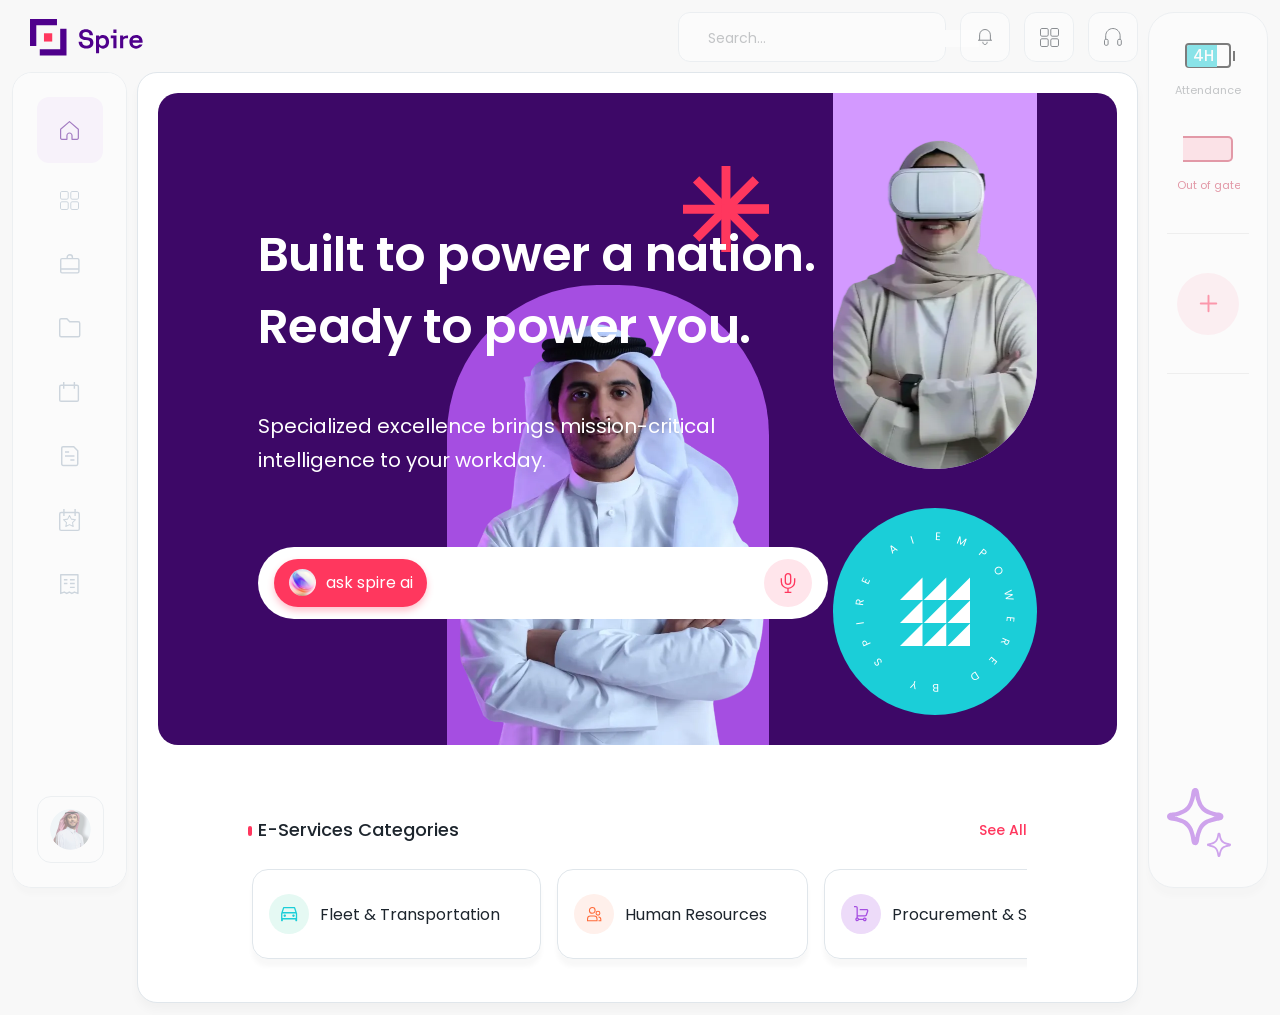
==== commit 3074ff07: "Enhance accessibility and focus management; add focus indicators, improve skip link functionality, a" ====
--- a/index.html
+++ b/index.html
@@ -247,7 +247,7 @@
                     </a>
                 </nav>
                 <!-- ============ Main content ============ -->
-                <div class="content-wrapper">
+                <div class="content-wrapper" id="main" tabindex="-1">
                     <!-- ======= Hero ======= -->
                     <section class="hero">
                         <div class="hero__content">
@@ -395,7 +395,8 @@
                     </div>
 
                     <div class="widget__actions">
-                        <button class="widget__add" type="button" aria-label="Add widget">
+                        <button class="widget__add" type="button" aria-label="Open Spire AI"
+                            aria-controls="ai-panel" aria-expanded="false">
                             <img src="assets/icons/plus.svg" alt="" width="31" height="31">
                         </button>
                     </div>
--- a/styles.css
+++ b/styles.css
@@ -41,10 +41,6 @@
     a {
         text-decoration: none;
         color: inherit;
-    }
-
-    a:-webkit-any-link:focus-visible {
-        outline-color: transparent;
     }
 
     h1,
@@ -168,6 +164,18 @@
         --dir: 1;
     }
 
+    /* Two-color focus indicators remain visible on white and purple surfaces. */
+    :where(a, button, input, [tabindex]):focus-visible {
+        outline: 2px solid var(--purple);
+        outline-offset: 2px;
+        box-shadow: 0 0 0 2px var(--white);
+    }
+
+    input::placeholder {
+        color: var(--text-placeholder);
+        opacity: 1;
+    }
+
     /*=== Skip Link ===*/
     .skip-link {
         position: fixed;
@@ -176,7 +184,7 @@
         z-index: 100;
         padding: 10px 16px;
         border-radius: 10px;
-        background: var(--primary, #007bff);
+        background: var(--purple);
         color: var(--white, #ffffff);
         transform: translateY(-160%);
         transition: transform 0.2s ease-out;
@@ -339,10 +347,6 @@
         gap: 10px;
     }
 
-    .sidenav__link .sidenav__label {
-        display: none;
-    }
-
     .sidenav__list li {
         display: flex;
         align-items: center;
@@ -404,8 +408,19 @@
     }
 
     @media screen and (min-width: 1024px) {
+
+        /* Keep names available to assistive technology in the icon-only rail. */
+        .sidenav__link .sidenav__label,
         .sidenav__profile .sidenav__user {
-            display: none;
+            position: absolute;
+            width: 1px;
+            height: 1px;
+            padding: 0;
+            margin: -1px;
+            overflow: hidden;
+            clip-path: inset(50%);
+            white-space: nowrap;
+            border: 0;
         }
 
     }
@@ -479,6 +494,10 @@
 
 @layer theme {
 
+    #main {
+        scroll-margin-block-start: 90px;
+    }
+
     /*=== Drawer Defaults & Focus ===*/
     .sidenav__head,
     .panel-welcome,
@@ -496,6 +515,7 @@
 
     /*=== Compact Layout || Phones & Tablets ===*/
     @media screen and (max-width: 1023.98px) {
+
         html.nav-open,
         .nav-open body,
         html.ai-drawer-open,
@@ -530,7 +550,7 @@
             gap: 8px;
         }
 
-        .header__toolbar > *:not(:hover, :focus-within) {
+        .header__toolbar>*:not(:hover, :focus-within) {
             opacity: 1;
         }
 
@@ -690,7 +710,7 @@
             border-radius: 18px;
         }
 
-        .sidenav__profile > img {
+        .sidenav__profile>img {
             width: 52px;
             height: 52px;
         }
@@ -911,6 +931,7 @@
 
     /*=== Hero || Phones & Tablets ===*/
     @media screen and (max-width: 1023.98px) {
+
         /* Center the copy over a single portrait on narrow screens. */
         .hero {
             min-height: 460px;
@@ -960,7 +981,7 @@
             display: none;
         }
 
-        .ask > input {
+        .ask>input {
             min-width: 0;
             width: 0;
         }
@@ -997,7 +1018,7 @@
             background: var(--purple);
         }
 
-        .arch.arch--man > img {
+        .arch.arch--man>img {
             width: 158%;
             height: auto;
             translate: -18.4% -8.6%;
@@ -1160,7 +1181,7 @@
             font-size: clamp(14px, 3.6vw, 18px);
         }
 
-        .services__header > a {
+        .services__header>a {
             flex: none;
             font-size: 13px;
         }
@@ -1170,7 +1191,7 @@
             margin-inline: -4px;
         }
 
-        .services__list > li {
+        .services__list>li {
             flex: none;
             scroll-snap-align: start;
         }
@@ -1187,7 +1208,7 @@
             margin-block-start: 40px;
         }
 
-        .services__header > a {
+        .services__header>a {
             font-size: 14px;
         }
 
@@ -1382,7 +1403,17 @@
             will-change: auto;
         }
 
-        .ticker__group[aria-hidden="true"] {
+        .ticker__alert {
+            display: block;
+        }
+
+        .ticker__alert img {
+            display: inline-block;
+            vertical-align: middle;
+        }
+
+        .ticker__group[aria-hidden="true"],
+        .ticker__toggle {
             display: none;
         }
     }
@@ -1934,6 +1965,7 @@
 
     /*=== AI Drawer || Phones & Tablets ===*/
     @media screen and (max-width: 1023.98px) {
+
         /* The fixed rail stays mounted so both opening and closing animate. */
         .spr-ai {
             display: block;
@@ -2073,6 +2105,7 @@
     }
 
     @media (prefers-reduced-motion: reduce) {
+
         .spr-sidenav,
         .nav-backdrop,
         .spr-ai,
@@ -2080,7 +2113,10 @@
             transition: none;
         }
 
-        .hero__asterisk {
+        .hero__asterisk,
+        .badge__ring,
+        .panel__art img,
+        .battery__fill {
             animation: none;
         }
     }
@@ -2214,4 +2250,4 @@
     }
 
     /*=== ===*/
-}
+}
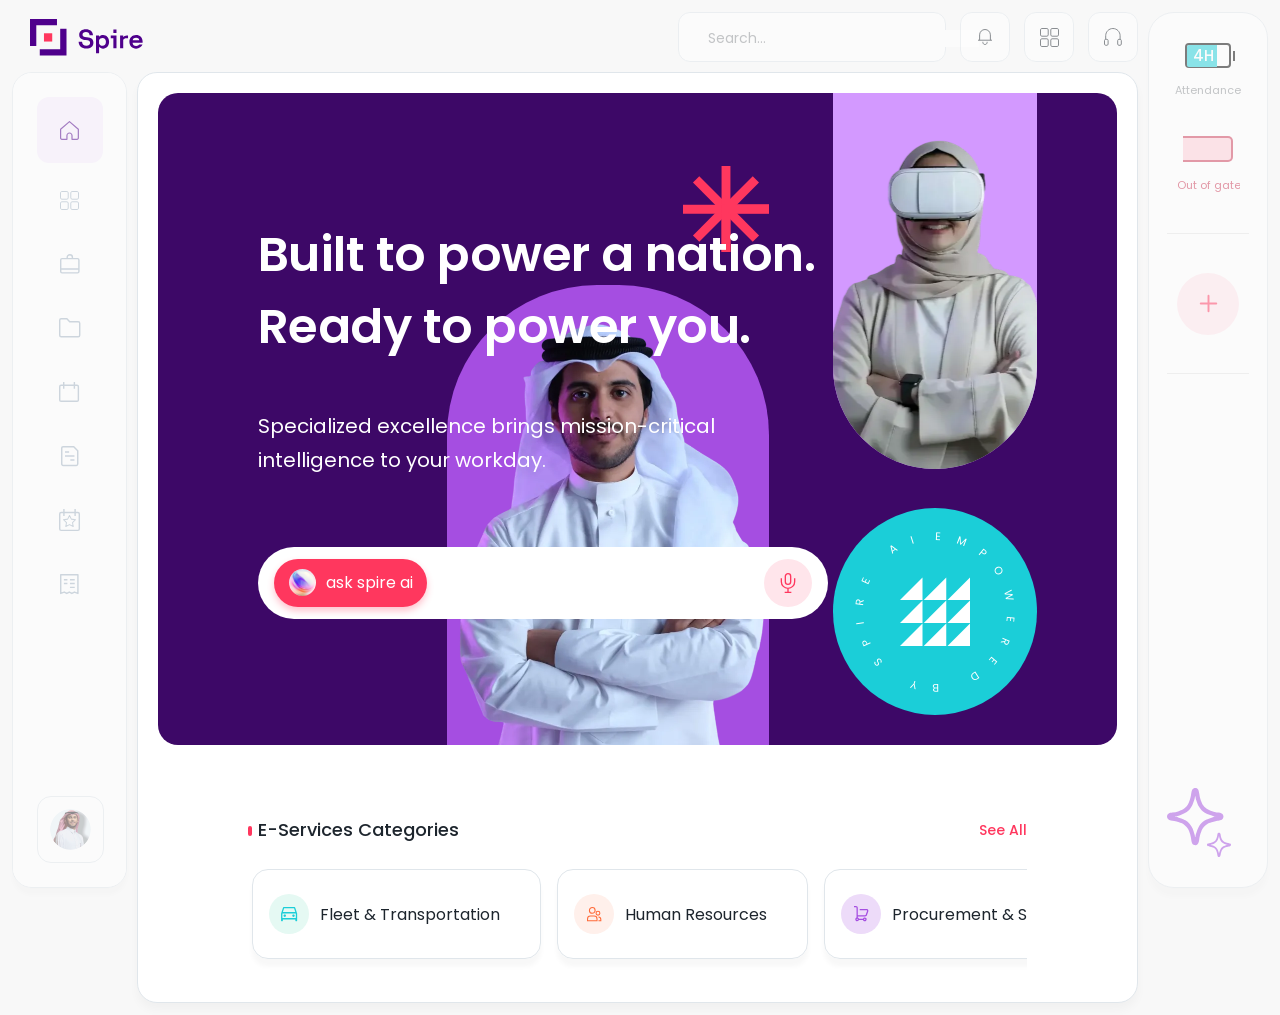
==== commit 6a2a5ac2: "Refactor code structure for improved readability and maintainability" ====
--- a/index.html
+++ b/index.html
@@ -21,7 +21,7 @@
     <link rel="manifest" href="assets/favicon/site.webmanifest" />
 
     <link rel="stylesheet" href="styles.css">
-    <script src="main.js" defer></script>
+    <script type="module" src="main.js"></script>
 </head>
 
 <body>
@@ -30,8 +30,8 @@
         <div class="spr-content">
             <!-- ============ Header ============ -->
             <header class="spr-header" role="banner">
-                <button class="btn btn-icon nav-toggle mobile-only" type="button"
-                    aria-label="Open navigation" aria-controls="sidenav" aria-expanded="false">
+                <button class="btn btn-icon nav-toggle mobile-only" type="button" aria-label="Open navigation"
+                    aria-controls="sidenav" aria-expanded="false">
                     <svg width="24" height="24" viewBox="0 0 24 24" fill="none" aria-hidden="true">
                         <path d="M4 6h16M4 12h16M4 18h11" stroke="currentColor" stroke-width="1.6" />
                     </svg>
@@ -128,7 +128,8 @@
                         <img src="assets/logo-text.svg" alt="Spire" width="88" height="38">
                         <button class="sidenav__close" type="button" aria-label="Close navigation">
                             <svg width="24" height="24" viewBox="0 0 24 24" fill="none" aria-hidden="true">
-                                <path d="m6 6 12 12M18 6 6 18" stroke="currentColor" stroke-width="2" stroke-linecap="round" />
+                                <path d="m6 6 12 12M18 6 6 18" stroke="currentColor" stroke-width="2"
+                                    stroke-linecap="round" />
                             </svg>
                         </button>
                     </div>
@@ -262,7 +263,7 @@
                             </p>
 
                             <form class="ask" action="#">
-                                <button class="ask__cta" type="button" aria-controls="ai-panel" aria-expanded="false">
+                                <button class="ask__cta" type="submit" aria-controls="ai-panel" aria-expanded="false">
                                     <img class="ask__orb" src="assets/images/ai-orb-sm.png" alt="" width="27"
                                         height="27">
                                     <span>ask spire ai</span>
@@ -395,8 +396,8 @@
                     </div>
 
                     <div class="widget__actions">
-                        <button class="widget__add" type="button" aria-label="Open Spire AI"
-                            aria-controls="ai-panel" aria-expanded="false">
+                        <button class="widget__add" type="button" aria-label="Open Spire AI" aria-controls="ai-panel"
+                            aria-expanded="false">
                             <img src="assets/icons/plus.svg" alt="" width="31" height="31">
                         </button>
                     </div>
@@ -429,6 +430,13 @@
                             height="17">
                     </button>
                 </div>
+                <button class="panel__back mobile-only" type="button" aria-label="Back to Spire AI welcome"
+                    data-ai-back>
+                    <svg width="16" height="16" viewBox="0 0 24 24" fill="none" aria-hidden="true">
+                        <path d="m14 6-6 6 6 6" stroke="currentColor" stroke-width="1.5"
+                            stroke-linecap="round" stroke-linejoin="round" />
+                    </svg>
+                </button>
                 <div class="chat__content">
 
                     <ol class="msgs__list" role="log" aria-label="Conversation with Spire AI" aria-live="polite"
@@ -439,7 +447,7 @@
                         <div class="files-box">
                             <button class="files__head" type="button" aria-expanded="false"
                                 aria-controls="ai-files-list" data-files-toggle>
-                                <span>6 files loaded into context</span>
+                                <span data-files-count>6 files loaded into context</span>
                                 <span class="ai-files__chevron" aria-hidden="true">
                                     <svg width="10" height="6" viewBox="0 0 10 6" fill="none" focusable="false">
                                         <path d="M1 5l4-4 4 4" stroke="currentColor" stroke-width="1.2"
@@ -554,17 +562,59 @@
             </section>
 
             <section class="panel-welcome" aria-hidden="true">
-                <button class="panel__close welcome__close" type="button" aria-label="Close Spire AI" data-ai-close>
-                    <img src="assets/icons/close.svg" alt="" width="17" height="17">
-                </button>
+                <div class="welcome__head">
+                    <div class="welcome__brand">
+                        <img src="assets/images/ai-orb-m.png" alt="" width="27" height="27">
+                        <h2>Spire AI</h2>
+                    </div>
+                    <button class="panel__close welcome__close" type="button" aria-label="Close Spire AI" data-ai-close>
+                        <img src="assets/icons/close.svg" alt="" width="17" height="17">
+                    </button>
+                </div>
+
+                <div class="welcome__tools" role="group" aria-label="Spire AI shortcuts">
+                    <div class="welcome__widgets">
+                        <div class="panel__widget">
+                            <span class="battery">
+                                <span class="battery__fill"></span>
+                                <span class="battery__value">4H</span>
+                            </span>
+                            <span class="widget__label">Attendance</span>
+                        </div>
+                        <div class="panel__widget panel__widget--alert">
+                            <span class="bars" aria-hidden="true">
+                                <span class="bars__bar bars__bar--in"></span>
+                                <span class="bars__bar bars__bar--out"></span>
+                            </span>
+                            <span class="widget__label">Out of gate</span>
+                        </div>
+                    </div>
+                    <button class="welcome__add" type="button" aria-label="Add a Spire AI shortcut">
+                        <img src="assets/icons/plus-m.svg" alt="" width="27" height="27">
+                    </button>
+                </div>
+
                 <div class="panel__content">
                     <div class="panel__welcome">
-                        <img class="panel__orb" src="assets/images/ai-orb-lg.png" alt="" width="40" height="38">
-                        <h2>Welcome to Spire AI</h2>
-                        <p>Ask questions, get answers, and explore your workday with the power of AI.</p>
-                        <button class="btn welcome__start" type="button" data-ai-start>Start a conversation</button>
-                    </div>
-                </div>
+                        <img class="panel__orb" src="assets/images/ai-orb-lg.png" alt="" width="64" height="61">
+                        <h2>Welcome back, Ahmed.</h2>
+                        <p>How may I assist you?</p>
+                    </div>
+                </div>
+
+                <form class="composer welcome__composer" action="#">
+                    <label class="visually-hidden" for="welcome-ai-input">Message Spire AI</label>
+                    <input class="composer__input" id="welcome-ai-input" name="message" type="text"
+                        placeholder="ask spire AI" autocomplete="off">
+                    <div class="composer__actions">
+                        <button class="composer__mic" type="button" aria-label="Ask by voice" aria-pressed="false">
+                            <img src="assets/icons/mic-sm.svg" alt="" width="18" height="18">
+                        </button>
+                        <button class="composer__send" type="submit" aria-label="Send message">
+                            <img src="assets/icons/arrow-long-up.svg" alt="" width="13" height="18">
+                        </button>
+                    </div>
+                </form>
             </section>
         </aside>
     </div>
--- a/styles.css
+++ b/styles.css
@@ -1,2253 +1,6 @@
 @layer reset, base, layout, components, theme, utilities;
 
-@layer reset {
-
-    /* Reset Style */
-    *,
-    *::before,
-    *::after {
-        box-sizing: border-box;
-    }
-
-    * {
-        margin: 0;
-        padding: 0;
-    }
-
-    button,
-    input:not([type='password']) {
-        font: inherit
-    }
-
-    html {
-        color-scheme: light;
-        -webkit-text-size-adjust: 100%;
-    }
-
-    img,
-    picture,
-    video {
-        display: block;
-        max-width: 100%;
-    }
-
-    ol,
-    ul {
-        list-style: none;
-        padding: 0;
-        margin: 0;
-    }
-
-    a {
-        text-decoration: none;
-        color: inherit;
-    }
-
-    h1,
-    h2,
-    h3,
-    h4,
-    h5,
-    h6,
-    p {
-        margin: 0
-    }
-
-    input:not([type='password']),
-    textarea,
-    button,
-    select {
-        font: inherit
-    }
-
-    body {
-        margin: 0;
-        font-family: var(--body-ff);
-        font-size: var(--body-fs);
-        line-height: normal;
-        color: var(--body-clr);
-        background: var(--body-bg);
-        -webkit-font-smoothing: antialiased;
-        -moz-osx-font-smoothing: grayscale;
-    }
-
-    a,
-    button {
-        border: none;
-        background: none;
-        cursor: pointer;
-    }
-
-    /*=== ===*/
-}
-
-@layer base {
-
-    /* === ROOT || DEFAULT === */
-    :root {
-
-        /* --- Design Tokens --- */
-        /* brand */
-        --purple: #4f008c;
-        --purple-10: #f6edfc;
-        --purple-20: #e9ccff;
-        --hero-bg: #3d0867;
-        --lilac: #a54ee1;
-        --lilac-80: #a54ee1cc;
-        --lilac-light: #d399ff;
-        --coral: #ff375e;
-        --coral-10: #ffe5eb;
-        --coral-10-50: #ffe5eb80;
-        --coral-20: #ffccd6;
-        --coral-dark: #cd3a57;
-        --teal: #1bced8;
-        --green: #00c48c;
-
-        /* neutrals */
-        --onyx: #1d252d;
-        --onyx-50: rgb(29 37 45 / 0.5);
-        --white: #fff;
-        --bg: #f8f8f8;
-        --line: #e0e6eb;
-        --line-soft: #f3f3f1;
-        --text-muted: #8e9aa0;
-        --gray-dark: #a2b3c3;
-        --gray-dark-80: #a2b3c3cc;
-        --text-placeholder: #8e9296;
-        --text-thinking: #8898a8;
-
-        /* type */
-        --font: "Poppins", system-ui, -apple-system, "Segoe UI", sans-serif;
-        --font-display: var(--font);
-
-        /* effects */
-        --shadow-sm: 0 7px 5px rgb(0 0 0 / 0.03);
-        --shadow-card: 0 7.6px 5.4px rgb(0 0 0 / 0.03);
-        --shadow-panel: 0 9px 6.4px rgb(0 0 0 / 0.03), 0 24px 64px rgb(29 37 45 / 0.12);
-        --focus: 0 0 0 3px rgb(79 0 140 / 0.35);
-
-        /* motion */
-        --ease-out: cubic-bezier(0.22, 1, 0.36, 1);
-        --ease-in-out: cubic-bezier(0.65, 0, 0.35, 1);
-        --dur: 0.25s;
-
-        /* layout */
-        --nav-w: 115px;
-        --rail-w: 120px;
-        --panel-w: 473px;
-        --gap: 10px;
-
-        --body-clr: var(--onyx);
-        --body-bg: var(--bg);
-        --body-fs: 1rem;
-        --body-fw: 400;
-        --body-ff: "Poppins", system-ui, -apple-system, BlinkMacSystemFont, "Segoe UI", sans-serif;
-
-        /* Body */
-        --container-max-width: 1200px;
-        --container-padding-inline: 1rem;
-
-        /* Shared */
-        --dur: 0.2s;
-        --ease-in: cubic-bezier(0.4, 0, 1, 1);
-        --ease-out: cubic-bezier(0, 0, 0.2, 1);
-
-        /* dir */
-        /* --dir: 1; */
-    }
-
-    [dir="rtl"] {
-        --dir: -1;
-    }
-
-    [dir="ltr"] {
-        --dir: 1;
-    }
-
-    /* Two-color focus indicators remain visible on white and purple surfaces. */
-    :where(a, button, input, [tabindex]):focus-visible {
-        outline: 2px solid var(--purple);
-        outline-offset: 2px;
-        box-shadow: 0 0 0 2px var(--white);
-    }
-
-    input::placeholder {
-        color: var(--text-placeholder);
-        opacity: 1;
-    }
-
-    /*=== Skip Link ===*/
-    .skip-link {
-        position: fixed;
-        inset-block-start: 12px;
-        inset-inline-start: 12px;
-        z-index: 100;
-        padding: 10px 16px;
-        border-radius: 10px;
-        background: var(--purple);
-        color: var(--white, #ffffff);
-        transform: translateY(-160%);
-        transition: transform 0.2s ease-out;
-    }
-
-    .skip-link:focus {
-        transform: none;
-    }
-
-    /*=== Reduced Motion ===*/
-    @media (prefers-reduced-motion: reduce) {
-
-        *,
-        *::before,
-        *::after {
-            animation-duration: 0.01ms;
-            animation-iteration-count: 1;
-            animation-delay: 0s;
-            transition-duration: 0.01ms;
-            transition-delay: 0s;
-            scroll-behavior: auto;
-        }
-    }
-}
-
-@layer layout {
-
-    /* === LAYOUT === */
-    .container {
-        width: 100%;
-        max-width: var(--container-max-width, 1200px);
-        margin-inline: auto;
-        padding-inline: var(--container-padding-inline, 1rem);
-    }
-
-    /*=== Layout ===*/
-    .spire-wrapper {
-        /* --rail-w: 380px; */
-        display: grid;
-        grid-template-columns: [content-start] minmax(0, 1fr) [content-end-ai-start] var(--rail-w) [ai-end];
-        min-height: 100dvh;
-        align-items: flex-start;
-        gap: 0 var(--gap);
-        padding-block: 0 12px;
-        padding-inline: 12px;
-        transition: grid-template-columns var(--dur) var(--ease-out);
-    }
-
-    /*=== Content ===*/
-    .spr-content {
-        position: relative;
-        height: 100%;
-        grid-column: content-start / content-end-ai-start;
-    }
-
-    /*=== Header ===*/
-    .spr-header {
-        display: flex;
-        align-items: center;
-        justify-content: space-between;
-        padding-block: 12px 10px;
-        padding-inline: 18px 0;
-        position: sticky;
-        top: 0;
-        background: var(--bg);
-        z-index: 1;
-    }
-
-    .header__toolbar {
-        display: flex;
-        align-items: center;
-        gap: 14px;
-    }
-
-    .header__toolbar>*:not(:hover, :focus-within) {
-        opacity: 0.5;
-    }
-
-    .search {
-        padding-block: 16px;
-        padding-inline: 19px;
-        border: 1px solid var(--line);
-        background: white;
-        border-radius: 12px;
-        max-height: 50px;
-        transition: width var(--dur) var(--ease-out);
-        width: 268px;
-    }
-
-    .search:focus-within,
-    .search:hover {
-        width: 380px;
-    }
-
-    .search__field {
-        display: flex;
-        align-items: center;
-        gap: 10px;
-    }
-
-    .search__field .search__icon {
-        inline-size: 16px;
-        aspect-ratio: 1 / 1;
-    }
-
-    .search__field input {
-        flex: 1;
-        border: 0;
-        font-size: 14px;
-        font-weight: 400;
-        line-height: 17px;
-    }
-
-    .search__field input:focus-visible {
-        outline-color: transparent;
-    }
-
-    .search__field::placeholder {
-        color: var(--text-muted);
-    }
-
-    /*=== Main ===*/
-    .spr-main {
-        min-height: 500px;
-        display: grid;
-        grid-template-columns: [nav-start] var(--nav-w) [nav-end main-start] minmax(0, 1fr) [main-end];
-        gap: var(--gap);
-    }
-
-    /*=== Nav===*/
-    .spr-sidenav {
-        position: sticky;
-        top: 72px;
-        display: flex;
-        flex-direction: column;
-        align-self: start;
-        gap: 32px;
-        justify-content: space-between;
-        padding: 24px;
-        border-radius: 20px;
-        border: 1px solid var(--line);
-        background-color: white;
-        opacity: 0.5;
-        width: auto;
-        overflow-y: auto;
-        scrollbar-width: none;
-        box-shadow: var(--shadow-sm);
-        height: calc(100dvh - 12px - 72px);
-    }
-
-    .spr-sidenav:hover {
-        opacity: 1;
-    }
-
-    .sidenav__list {
-        display: flex;
-        flex-direction: column;
-        justify-content: center;
-        align-items: center;
-        gap: 10px;
-    }
-
-    .sidenav__list li {
-        display: flex;
-        align-items: center;
-        justify-content: flex-start;
-    }
-
-    .sidenav__link {
-        display: flex;
-        align-items: center;
-        justify-content: center;
-        width: var(--sidenav-link-w, 54px);
-        height: var(--sidenav-link-w, 54px);
-        color: var(--gray-dark);
-        border-radius: 12px;
-        transition: color var(--dur), background var(--dur);
-    }
-
-    .sidenav__link.is-active {
-        --sidenav-link-w: 66px
-    }
-
-    .sidenav__link.is-active,
-    .sidenav__link:hover {
-        color: var(--purple);
-        background: var(--purple-10);
-    }
-
-    .sidenav__profile {
-        display: flex;
-        align-items: center;
-        justify-content: center;
-        gap: 10px;
-        width: 67px;
-        height: 67px;
-        padding: 10px;
-        border: 1px solid var(--line);
-        border-radius: 14px;
-    }
-
-    .sidenav__profile:hover {
-        /* border-color: var(--purple); */
-        border-color: transparent;
-        background: var(--purple-10);
-    }
-
-    .sidenav__profile>img {
-        border-radius: 50%;
-        width: 41px;
-        height: 41px;
-    }
-
-    .sidenav__profile .sidenav__user {
-        font-size: 0.875rem;
-        font-weight: 500;
-        line-height: 1.5;
-        display: flex;
-        flex-direction: column;
-        gap: 4px;
-    }
-
-    @media screen and (min-width: 1024px) {
-
-        /* Keep names available to assistive technology in the icon-only rail. */
-        .sidenav__link .sidenav__label,
-        .sidenav__profile .sidenav__user {
-            position: absolute;
-            width: 1px;
-            height: 1px;
-            padding: 0;
-            margin: -1px;
-            overflow: hidden;
-            clip-path: inset(50%);
-            white-space: nowrap;
-            border: 0;
-        }
-
-    }
-
-    /*=== Content || Main ===*/
-    .content-wrapper {
-        padding: 20px;
-        background: white;
-        border-radius: 20px;
-        border: 1px solid var(--line);
-        box-shadow: 0 7px 10px rgb(0 0 0 / 0.03);
-    }
-
-    /*=== === ===*/
-    /*=== AI Panel ===*/
-    .spr-ai {
-        position: sticky;
-        inset-inline-end: 0;
-        top: 12px;
-        height: calc(100dvh - 24px);
-        grid-column: content-end-ai-start / ai-end;
-        background: white;
-        margin-top: 12px;
-        border-radius: 26px;
-        opacity: 0.5;
-        border: 1px solid var(--line);
-        transition: opacity var(--dur) var(--ease-out);
-        box-shadow: 0 9px 6.4px rgb(0 0 0 / 0.03);
-    }
-
-    .spr-ai:hover {
-        opacity: 1;
-    }
-
-}
-
-@layer components {
-
-    /* === COMPONENTS === */
-    .btn {
-        display: inline-flex;
-        align-items: center;
-        justify-content: center;
-        padding: 0.5rem 1rem;
-        font-size: 1rem;
-        font-weight: 600;
-        text-align: center;
-        text-decoration: none;
-        border-radius: 0.25rem;
-        transition: background-color var(--dur) ease-in-out, color var(--dur) ease-in-out;
-        border: 1px solid transparent;
-        border-radius: 12px;
-        color: var(--btn-clr, var(--onyx));
-        background-color: var(--btn-bg, var(--white));
-    }
-
-    .btn-primary {
-        --btn-bg: #007bff;
-        --btn-clr: #fff;
-    }
-
-    .btn-icon {
-        padding: 0.5rem;
-        min-width: 50px;
-        min-height: 50px;
-        border-color: var(--line);
-    }
-
-    /*=== ===*/
-}
-
-@layer theme {
-
-    #main {
-        scroll-margin-block-start: 90px;
-    }
-
-    /*=== Drawer Defaults & Focus ===*/
-    .sidenav__head,
-    .panel-welcome,
-    .ai-backdrop,
-    .nav-backdrop {
-        display: none;
-    }
-
-    .nav-toggle:focus-visible,
-    .sidenav__close:focus-visible,
-    .spr-sidenav a:focus-visible {
-        outline: 2px solid var(--purple);
-        outline-offset: 3px;
-    }
-
-    /*=== Compact Layout || Phones & Tablets ===*/
-    @media screen and (max-width: 1023.98px) {
-
-        html.nav-open,
-        .nav-open body,
-        html.ai-drawer-open,
-        .ai-drawer-open body {
-            overflow: hidden;
-        }
-
-        .spire-wrapper {
-            display: block;
-            padding-inline: 6px;
-        }
-
-        .spr-main {
-            grid-template-columns: minmax(0, 1fr);
-        }
-
-        .spr-header {
-            display: grid;
-            grid-template-columns: auto auto minmax(0, 1fr);
-            gap: 8px;
-            padding-inline: 0;
-            margin-inline: 6px;
-        }
-
-        .brand__logo {
-            width: 70px;
-            height: 30px;
-        }
-
-        .header__toolbar {
-            justify-self: end;
-            gap: 8px;
-        }
-
-        .header__toolbar>*:not(:hover, :focus-within) {
-            opacity: 1;
-        }
-
-        .spr-header .btn-icon {
-            width: 44px;
-            height: 44px;
-            min-width: 44px;
-            min-height: 44px;
-            padding: 0;
-            border-radius: 12px;
-        }
-
-        .spr-header [data-ai-open] img {
-            width: 34px;
-            height: auto;
-        }
-
-        .content-wrapper {
-            min-width: 0;
-            padding: 15px;
-            border-radius: 16px;
-        }
-    }
-
-    /*=== Compact Layout || Tablets ===*/
-    @media screen and (min-width: 768px) and (max-width: 1023.98px) {
-        .spire-wrapper {
-            padding-inline: 12px;
-        }
-
-        .spr-header {
-            margin-inline: 0;
-            gap: 12px;
-            padding-block: 16px;
-        }
-
-        .brand__logo {
-            width: 88px;
-            height: 38px;
-        }
-
-        .header__toolbar {
-            gap: 12px;
-        }
-
-        .spr-header .btn-icon {
-            width: 48px;
-            height: 48px;
-        }
-
-        .content-wrapper {
-            padding: 20px;
-            border-radius: 20px;
-        }
-    }
-
-    /*=== Side Navigation || Phones & Tablets ===*/
-    @media screen and (max-width: 1023.98px) {
-        .spr-sidenav {
-            position: fixed;
-            z-index: 50;
-            top: 0;
-            left: 0;
-            width: min(390px, 100%);
-            height: 100dvh;
-            padding: max(28px, env(safe-area-inset-top)) 18px max(12px, env(safe-area-inset-bottom));
-            gap: 24px;
-            border: 0;
-            border-radius: 0;
-            opacity: 1;
-            overflow: hidden;
-            visibility: hidden;
-            pointer-events: none;
-            transform: translateX(-100%);
-            transition: transform .28s var(--ease-out), visibility 0s .28s;
-        }
-
-        .nav-open .spr-sidenav {
-            visibility: visible;
-            pointer-events: auto;
-            transform: translateX(0);
-            transition-delay: 0s;
-        }
-
-        .sidenav__head {
-            display: flex;
-            align-items: center;
-            justify-content: space-between;
-            flex: none;
-            padding-inline: 10px 0;
-        }
-
-        .sidenav__close {
-            display: grid;
-            place-items: center;
-            width: 54px;
-            height: 54px;
-            padding: 0;
-            border: 1px solid var(--line);
-            border-radius: 50%;
-            background: var(--white);
-            color: var(--onyx);
-            cursor: pointer;
-        }
-
-        .sidenav__list {
-            flex: 1;
-            min-height: 0;
-            overflow-y: auto;
-            overscroll-behavior: contain;
-            align-items: stretch;
-            justify-content: flex-start;
-            gap: 6px;
-            padding: 4px;
-            margin: -4px;
-        }
-
-        .sidenav__list li {
-            flex: none;
-        }
-
-        .sidenav__link {
-            width: 100%;
-            height: auto;
-            min-height: 64px;
-            justify-content: flex-start;
-            padding: 14px 22px;
-            gap: 20px;
-            border-radius: 16px;
-            font-size: 20px;
-            line-height: 1.5;
-        }
-
-        .sidenav__icon {
-            flex: none;
-            width: 26px;
-            height: 26px;
-        }
-
-        .sidenav__link .sidenav__label {
-            display: block;
-            color: var(--onyx);
-        }
-
-        .sidenav__link:is(.is-active, :hover) .sidenav__label {
-            color: var(--purple);
-        }
-
-        .sidenav__profile {
-            flex: none;
-            justify-content: flex-start;
-            width: 100%;
-            height: auto;
-            min-height: 88px;
-            padding: 16px;
-            gap: 16px;
-            border-radius: 18px;
-        }
-
-        .sidenav__profile>img {
-            width: 52px;
-            height: 52px;
-        }
-
-        .sidenav__profile .sidenav__user {
-            font-size: 20px;
-        }
-
-        .sidenav__user-meta {
-            color: var(--gray-dark);
-            font-size: 16px;
-            font-weight: 400;
-        }
-
-        .nav-backdrop {
-            display: block;
-            position: fixed;
-            z-index: 40;
-            inset: 0;
-            background: rgb(29 37 45 / 35%);
-            opacity: 0;
-            visibility: hidden;
-            transition: opacity .28s var(--ease-out), visibility 0s .28s;
-        }
-
-        .nav-open .nav-backdrop {
-            opacity: 1;
-            visibility: visible;
-            transition-delay: 0s;
-        }
-    }
-
-    /* === Hero === */
-    .hero {
-        background: var(--hero-bg);
-        border-radius: 20px;
-        min-height: 652px;
-        display: flex;
-        align-items: center;
-        padding-inline: 100px 0;
-        position: relative;
-        isolation: isolate;
-        overflow: hidden;
-    }
-
-    .hero__content {
-        color: white;
-    }
-
-    .hero__content h1 {
-        font-size: 28px;
-        font-weight: 600;
-        line-height: 43px;
-        margin-bottom: 47px;
-        text-align: center;
-        letter-spacing: -0.54px;
-    }
-
-    .hero__content p {
-        font-size: 20px;
-        line-height: 34px;
-        margin-bottom: 70px;
-    }
-
-    .ask {
-        display: flex;
-        padding: 12px 16px;
-        border-radius: 40vw;
-        background: white;
-        gap: 8px;
-    }
-
-    .ask>input {
-        border: 0;
-        flex: 1;
-    }
-
-    .ask>input:focus-within {
-        outline-color: transparent;
-    }
-
-    .ask__cta {
-        display: inline-flex;
-        align-items: center;
-        gap: 10px;
-        padding: 10.5px 14.5px;
-        background: var(--coral);
-        border-radius: 40vw;
-        color: white;
-        font-size: 1rem;
-        font-weight: 400;
-        line-height: 19px;
-        box-shadow: 0 4px 7.1px rgb(255 55 94 / 0.3);
-        transition: translate var(--dur) var(--ease-out), box-shadow var(--dur) var(--ease-out)
-    }
-
-    .ask__cta:hover {
-        translate: 0 -1px;
-        box-shadow: 0 8px 14px rgb(255 55 94 / 0.4);
-    }
-
-    .ask__cta>img {
-        border-radius: 50%;
-        transition: rotate var(--dur) var(--ease-out);
-    }
-
-    .ask__cta:hover>img {
-        rotate: -20deg;
-    }
-
-    .ask__mic {
-        width: 48px;
-        height: 48px;
-        border-radius: 50%;
-        background: var(--coral-10);
-        display: flex;
-        align-items: center;
-        justify-content: center;
-        transition: background-color var(--dur) var(--ease-out);
-    }
-
-    .ask__mic:hover {
-        background: var(--coral-20);
-    }
-
-    @media screen and (min-width: 1024px) {
-        .hero__content {
-            max-width: 570px;
-        }
-
-        .hero__content h1 {
-            font-size: 48.5px;
-            font-weight: 600;
-            line-height: 1.466;
-            text-align: start;
-        }
-    }
-
-    .hero__art {
-        position: absolute;
-        inset-block: auto 0;
-        inset-inline: auto 80px;
-        z-index: -1;
-        width: 590px;
-        height: 652px;
-        pointer-events: none;
-
-    }
-
-    .hero__asterisk {
-        position: absolute;
-        /* inset-inline-start: 50%; */
-        inset-block-start: 11.2%;
-        inset-inline-end: 45.5%;
-        width: 86px;
-        height: 86px;
-        animation: spin-in 1s cubic-bezier(0.22, 1, 0.36, 1) 0.2s both,
-            spin 24s linear 1s infinite;
-    }
-
-    .arch.arch--man {
-        background: var(--lilac);
-        width: 322px;
-        overflow: hidden;
-        height: 460px;
-        position: absolute;
-        inset-block-end: 0;
-        inset-inline-start: 0;
-        border-radius: 150px 150px 0 0;
-    }
-
-    .arch.arch--man>img {
-        max-width: none;
-        translate: -93px -58px;
-    }
-
-    .arch.arch--woman {
-        background: var(--lilac-light);
-        width: 204px;
-        overflow: hidden;
-        height: 376px;
-        position: absolute;
-        inset-block-start: 0;
-        inset-inline-end: 0;
-        border-radius: 0 0 40vw 40vw;
-    }
-
-    .arch.arch--woman img {
-        max-width: none;
-        translate: -29% 10px;
-    }
-
-    .badge {
-        background: var(--teal);
-        width: 204px;
-        height: 207px;
-        border-radius: 100%;
-        display: grid;
-        place-content: center;
-        align-items: center;
-        position: absolute;
-        inset-block-end: 30px;
-        inset-inline-end: 0;
-    }
-
-    .badge__logo {
-        grid-area: 1 / 1;
-        margin-inline: auto;
-    }
-
-    .badge__ring {
-        grid-area: 1 / 1;
-        fill: white;
-        width: 160px;
-        font-size: 11px;
-        animation: spin 24s linear infinite;
-    }
-
-    /*=== Hero || Phones & Tablets ===*/
-    @media screen and (max-width: 1023.98px) {
-
-        /* Center the copy over a single portrait on narrow screens. */
-        .hero {
-            min-height: 460px;
-            padding: 132px 28px 70px;
-            align-items: flex-start;
-            border-radius: 10px;
-        }
-
-        .hero__content {
-            width: 100%;
-            text-align: center;
-        }
-
-        .hero__content h1 {
-            font-size: clamp(18px, 5.65vw, 28px);
-            line-height: 1.55;
-            letter-spacing: -.5px;
-            margin-bottom: 36px;
-        }
-
-        .hero__content h1 span,
-        .hero__content p span {
-            display: block;
-        }
-
-        .hero__content p {
-            font-size: clamp(16px, 4.1vw, 20px);
-            line-height: 1.65;
-            margin-bottom: 12px;
-        }
-
-        .hero .ask {
-            padding: 8px 10px;
-            gap: 4px;
-            min-height: 56px;
-            align-items: center;
-        }
-
-        .ask__cta {
-            flex: none;
-            min-height: 40px;
-            padding: 10px 16px;
-            font-size: 14px;
-        }
-
-        .ask__orb {
-            display: none;
-        }
-
-        .ask>input {
-            min-width: 0;
-            width: 0;
-        }
-
-        .ask__mic {
-            flex: none;
-            width: 40px;
-            height: 40px;
-        }
-
-        .hero__art {
-            inset: 0;
-            width: 100%;
-            height: 100%;
-        }
-
-        .hero__asterisk {
-            inset: 32px auto auto 50%;
-            translate: -50% 0;
-            width: 64px;
-            height: 64px;
-        }
-
-        .arch.arch--woman,
-        .hero .badge {
-            display: none;
-        }
-
-        .arch.arch--man {
-            inset: auto auto 0 50%;
-            translate: -50% 0;
-            width: 58%;
-            height: 62%;
-            background: var(--purple);
-        }
-
-        .arch.arch--man>img {
-            width: 158%;
-            height: auto;
-            translate: -18.4% -8.6%;
-            opacity: .55;
-        }
-    }
-
-    /*=== Hero || Tablets ===*/
-    @media screen and (min-width: 768px) and (max-width: 1023.98px) {
-        .hero {
-            min-height: 520px;
-            padding: 140px 36px 64px;
-            border-radius: 16px;
-        }
-
-        .hero__content {
-            max-width: 540px;
-            margin-inline: auto;
-        }
-
-        .hero__content h1 {
-            font-size: 32px;
-            line-height: 1.45;
-            margin-bottom: 28px;
-        }
-
-        .hero__content p {
-            max-width: 450px;
-            margin-inline: auto;
-            margin-bottom: 24px;
-        }
-
-        .hero .ask {
-            max-width: 440px;
-            margin-inline: auto;
-        }
-
-        .hero__asterisk {
-            top: 36px;
-            width: 72px;
-            height: 72px;
-        }
-
-        .arch.arch--man {
-            width: 280px;
-            max-width: 58%;
-            height: 64%;
-        }
-    }
-
-    /* === SERVICES === */
-    .services {
-        margin-block-start: 74px;
-        padding-inline: 90px;
-    }
-
-    .services__header {
-        display: flex;
-        align-items: center;
-        justify-content: space-between;
-        gap: 8px;
-        margin-bottom: 24px;
-    }
-
-    .services__header h2 {
-        font-size: 18px;
-        font-weight: 500;
-        line-height: 22px;
-        color: var(--onyx);
-    }
-
-    .services__header h2::before {
-        content: '';
-        width: 4px;
-        height: 10px;
-        border-radius: 12px;
-        background: var(--coral);
-        display: inline-block;
-        margin-inline-end: 6px;
-    }
-
-    .services__header>a {
-        font-size: 14px;
-        font-weight: 500;
-        line-height: 22px;
-        color: var(--coral);
-        background: linear-gradient(currentColor, currentColor) calc(50% - 50% * var(--dir)) 100% / 0 1px no-repeat;
-        transition: background-size var(--dur) var(--ease-out);
-    }
-
-    .services__header>a:hover {
-        background-size: 100% 1px;
-    }
-
-    .services__list {
-        display: flex;
-        align-items: center;
-        gap: 16px;
-        padding: 4px 4px 23px;
-        overflow-x: auto;
-        overscroll-behavior-x: contain;
-        scroll-snap-type: x mandatory;
-        scroll-padding-inline: 4px;
-        scrollbar-width: none;
-    }
-
-    .service-card {
-        padding-block: 24px;
-        padding-inline: 16px 40px;
-        border-radius: 16px;
-        border: 1px solid var(--line);
-        box-shadow: var(--shadow-card);
-        display: flex;
-        align-items: center;
-        gap: 11px;
-        width: max-content;
-        transition: translate var(--dur) var(--ease-out), border-color var(--dur), box-shadow var(--dur) var(--ease-out);
-    }
-
-    .service-card:hover {
-        translate: 0 -3px;
-        border-color: var(--purple-20);
-        box-shadow: 0 10px 12px rgb(79 0 140 / 0.08);
-    }
-
-    .service-card .card__icon {
-        width: 40px;
-        height: 40px;
-        border-radius: 50%;
-        display: flex;
-        align-items: center;
-        justify-content: center;
-        background: var(--card-icon-bg);
-    }
-
-    .card-fleet .card__icon {
-        --card-icon-bg: #E5F9F3;
-    }
-
-    .card-hr .card__icon {
-        --card-icon-bg: #FFF0EB;
-    }
-
-    .card-procurement .card__icon {
-        --card-icon-bg: #EDDBF9;
-    }
-
-    .card-logistics .card__icon {
-        --card-icon-bg: #E5F9F3;
-    }
-
-    /*=== Services || Phones & Tablets ===*/
-    @media screen and (max-width: 1023.98px) {
-        .services {
-            margin-block-start: 44px;
-            padding-inline: 0;
-        }
-
-        .services__header h2 {
-            font-size: clamp(14px, 3.6vw, 18px);
-        }
-
-        .services__header>a {
-            flex: none;
-            font-size: 13px;
-        }
-
-        .services__list {
-            gap: 12px;
-            margin-inline: -4px;
-        }
-
-        .services__list>li {
-            flex: none;
-            scroll-snap-align: start;
-        }
-
-        .service-card {
-            padding: 18px 28px 18px 12px;
-            font-size: 14px;
-        }
-    }
-
-    /*=== Services || Tablets ===*/
-    @media screen and (min-width: 768px) and (max-width: 1023.98px) {
-        .services {
-            margin-block-start: 40px;
-        }
-
-        .services__header>a {
-            font-size: 14px;
-        }
-
-        .service-card {
-            padding-block: 20px;
-            font-size: 16px;
-        }
-    }
-
-    /* === AI PANEL === */
-
-    /*=== Widgets Panel || Collapsed ===*/
-
-    .panel-widgets {
-        padding-block: 30px;
-        padding-inline: 18px;
-        display: flex;
-        flex-direction: column;
-        justify-content: space-between;
-        height: 100%;
-        cursor: pointer;
-    }
-
-    .panel__content {
-        display: flex;
-        flex-direction: column;
-        gap: 39px;
-        align-items: center;
-    }
-
-    .panel__content>* {
-        padding-bottom: 38px;
-        border-bottom: 1px solid #0000001a;
-        width: 100%;
-        display: flex;
-        flex-direction: column;
-        align-items: center;
-        gap: 37px;
-    }
-
-    .panel__art img {
-        width: 64.4px;
-        height: 68.53px;
-        transform-origin: 40% 45%;
-        animation: twinkle 3.2s var(--ease-in-out) infinite;
-    }
-
-    .panel__widget {
-        text-align: center;
-        display: flex;
-        flex-direction: column;
-        align-items: center;
-        gap: 14px;
-    }
-
-    .widget__add {
-        width: 62px;
-        height: 62px;
-        display: flex;
-        align-items: center;
-        justify-content: center;
-        border-radius: 50%;
-        background: var(--coral-10);
-        transition: background-color var(--dur);
-    }
-
-    .widget__add:hover {
-        background: var(--coral-20);
-    }
-
-    .widget__add:hover img {
-        transition: rotate var(--dur) var(--ease-out);
-        rotate: 90deg
-    }
-
-    .widget__actions {
-        display: grid;
-        place-content: center;
-    }
-
-    .battery {
-        border: 2px solid black;
-        width: 46px;
-        height: 25px;
-        border-radius: 4px;
-        margin-inline: auto;
-        position: relative;
-        isolation: isolate;
-        display: grid;
-    }
-
-    .battery::after {
-        content: '';
-        width: 2px;
-        height: 10px;
-        background: black;
-        position: absolute;
-        inset-block: 0;
-        margin-block: auto;
-        inset-inline-end: -6px;
-    }
-
-    .battery__value {
-        font-size: 15px;
-        font-weight: 500;
-        line-height: 1.5;
-        color: white;
-        position: relative;
-        z-index: 1;
-        grid-area: 1/1;
-        max-width: 32px;
-    }
-
-    .battery__fill {
-        width: 30px;
-        height: calc(100% - 1px);
-        background: var(--teal);
-        display: flex;
-        z-index: -1;
-        grid-area: 1/1;
-        border-radius: 2px 0 0 2px;
-        transform-origin: calc(50% - 50% * var(--dir)) 50%;
-        animation: battery-fill 1.2s var(--ease-out) 0.4s both;
-    }
-
-    .widget__label {
-        font-size: 11px;
-        font-weight: 400;
-        text-align: center;
-        color: var(--onyx);
-        opacity: 0.5;
-    }
-
-    .panel__widget.panel__widget--alert {
-        width: 63px;
-    }
-
-    .gate {
-        width: 50px;
-        height: 26px;
-        border: 2px solid var(--coral-dark);
-        border-inline-start-width: 0px;
-        border-inline-end-width: 2px;
-        border-start-end-radius: 5px;
-        border-end-end-radius: 5px;
-        background: #ff99ad80;
-    }
-
-    .ticker {
-        --ticker-gap: 20px;
-        --ticker-half-gap: 10px;
-        --ticker-viewport: 63px;
-        display: block;
-        width: 100%;
-        overflow: hidden;
-        /* mask-image: linear-gradient(90deg, transparent, #000 12%, #000 88%, transparent) */
-    }
-
-    .ticker__track {
-        display: flex;
-        align-items: center;
-        gap: var(--ticker-gap);
-        width: max-content;
-        font-size: 11px;
-        line-height: 18.5px;
-        color: var(--coral-dark);
-        white-space: nowrap;
-        animation: ticker 16s linear infinite;
-        will-change: transform;
-    }
-
-    .ticker__group {
-        display: flex;
-        flex: none;
-        align-items: center;
-        gap: var(--ticker-gap);
-    }
-
-    .ticker__alert {
-        display: inline-flex;
-        align-items: center;
-        gap: 4px;
-    }
-
-    .ticker:hover .ticker__track {
-        animation-play-state: paused;
-    }
-
-    @media (prefers-reduced-motion: reduce) {
-        .ticker__track {
-            animation: none;
-            will-change: auto;
-        }
-
-        .ticker__alert {
-            display: block;
-        }
-
-        .ticker__alert img {
-            display: inline-block;
-            vertical-align: middle;
-        }
-
-        .ticker__group[aria-hidden="true"],
-        .ticker__toggle {
-            display: none;
-        }
-    }
-
-    /*=== Chat Panel ===*/
-    .spire-wrapper.ai-opened {
-        --rail-w: 472px;
-    }
-
-    .ai-opened .spr-ai {
-        opacity: 1;
-    }
-
-    .ai-opened .panel-widgets {
-        display: none;
-    }
-
-    .ai-opened .panel-chat {
-        display: flex;
-    }
-
-    .panel-chat {
-        display: none;
-        flex-direction: column;
-        padding-block: 20px 30px;
-        padding-inline: 25px;
-        height: 100%;
-        min-height: 0;
-        overflow: hidden;
-    }
-
-    .panel-chat .chat__head {
-        display: flex;
-        flex: none;
-        align-items: center;
-        justify-content: space-between;
-        gap: 10px;
-        padding-bottom: 23px;
-        border-bottom: 1px solid var(--line);
-    }
-
-    .panel-chat .head__title {
-        display: flex;
-        align-items: center;
-        gap: 10px;
-    }
-
-    .panel-chat .head__content h2 {
-        font-size: 18px;
-        font-weight: 500;
-        line-height: 20px;
-    }
-
-    .panel-chat .head__content h2 span {
-        font-size: 10px;
-        font-weight: 400;
-        line-height: 18px;
-        border-radius: 40vw;
-        color: white;
-        background: var(--lilac-80);
-        padding-block: 2px;
-        padding-inline: 7px;
-    }
-
-    .panel-chat .head__content p {
-        font-size: 11px;
-        font-weight: 400;
-        line-height: 17px;
-        color: var(--text-muted)
-    }
-
-    /* Chat Footer */
-    .chat__footer {
-        position: relative;
-        z-index: 1;
-        flex: none;
-        isolation: isolate;
-    }
-
-    .composer {
-        position: relative;
-        z-index: 2;
-        padding: 14px;
-        border: 1px solid var(--gray-dark-80);
-        border-radius: 16px;
-        display: flex;
-        align-items: center;
-        justify-content: space-between;
-        gap: 10px;
-        background: white;
-    }
-
-    .composer:has(.composer__input:focus-within, .composer__input:focus-visible) {
-        border-color: var(--purple-20);
-        box-shadow: var(--shadow-sm)
-    }
-
-    .composer__input {
-        border: 0;
-        outline-color: transparent;
-        font-size: 14px;
-        font-weight: 400;
-        line-height: 18px;
-        color: var(--onyx);
-        flex: 1;
-    }
-
-    .composer__input::placeholder {
-        color: var(--text-placeholder);
-    }
-
-    .composer__actions {
-        display: flex;
-        align-items: center;
-        gap: 7px;
-    }
-
-    .composer__actions button[class^="composer__"] {
-        padding: 12px;
-        border-radius: 8px;
-        min-width: 42px;
-        min-height: 42px;
-        background: var(--composer-btn-bg, var(--purple));
-        display: inline-flex;
-        align-items: center;
-        justify-content: center;
-        transition: background-color var(--dur) var(--ease-out), translate var(--dur) var(--ease-out), box-shadow var(--dur) var(--ease-out);
-    }
-
-    .composer__actions button[class^="composer__"]:hover {
-        translate: 0 -1px;
-        box-shadow: var(--composer-btn-hover-shadow-clr) 0px 6px 10px;
-    }
-
-    .composer__mic {
-        --composer-btn-bg: var(--coral-10-50);
-        --composer-btn-hover-shadow-clr: #fff2f5;
-    }
-
-    .composer__mic:hover {
-        --composer-btn-bg: var(--coral-10);
-    }
-
-    .composer__send {
-        --composer-btn-bg: var(--coral);
-        --composer-btn-hover-shadow-clr: #ff375e66;
-    }
-
-    .files-wrapper {
-        position: relative;
-        z-index: 1;
-        visibility: hidden;
-        transition: none;
-        width: calc(100% - 14px);
-        /* Reserve only the collapsed header; the tray grows upward over messages. */
-        height: 37px;
-        margin-inline: auto;
-        margin-block-end: -4px;
-    }
-
-    .files-wrapper.is-visible {
-        visibility: visible;
-    }
-
-    .files-wrapper.is-visible .files-box {
-        animation: files-tray-reveal 0.35s var(--ease-out) both;
-    }
-
-    .files-wrapper.is-closing .files__list {
-        animation: files-slide-close 0.25s var(--ease-in-out) forwards;
-    }
-
-    .files-box {
-        position: absolute;
-        inset-inline: 0;
-        inset-block-end: 0;
-        border-radius: 12px 12px 0 0;
-        background: white;
-        border: 1px solid var(--line);
-    }
-
-    .files-wrapper.is-open .files-box {
-        background: var(--bg);
-        box-shadow: 0 -8px 24px rgb(29 37 45 / 0.08);
-    }
-
-    .files__head {
-        display: flex;
-        align-items: center;
-        justify-content: space-between;
-        gap: 16px;
-        width: 100%;
-        min-height: 35px;
-        padding-block: 3px 7px;
-        padding-inline: 14px 8px;
-        font-size: 13px;
-        font-weight: 400;
-        color: var(--onyx);
-        opacity: 0.5;
-        transition: opacity var(--dur) var(--ease-out);
-    }
-
-    .files-wrapper.is-open .files-box .files__head {
-        opacity: 1;
-        padding-block: 10px;
-    }
-
-    .files-head__icon {
-        width: 28px;
-        height: 28px;
-        background: white;
-        display: flex;
-        align-items: center;
-        justify-content: center;
-        border-radius: 8px;
-    }
-
-    .files__head:hover {
-        opacity: 1;
-    }
-
-    .ai-files__chevron {
-        display: grid;
-        flex: none;
-        place-items: center;
-        width: 26px;
-        height: 22px;
-        border-radius: 6px;
-        transition: transform var(--dur) var(--ease-out), background-color var(--dur);
-    }
-
-    .files-wrapper.is-open .ai-files__chevron {
-        width: 32px;
-        height: 32px;
-        border: 1px solid var(--line);
-        border-radius: 8px;
-        background: var(--white);
-    }
-
-    .files__list {
-        display: flex;
-        flex-direction: column;
-        gap: 8px;
-        padding-inline: 14px;
-        padding-block-end: 14px;
-        max-height: min(360px, 48vh);
-        padding-inline-end: 4px;
-        overflow-y: auto;
-        overscroll-behavior: contain;
-        scrollbar-width: thin;
-        animation: files-slide-open 0.35s var(--ease-out);
-    }
-
-    .file {
-        display: flex;
-        align-items: center;
-        justify-content: space-between;
-        gap: 8px;
-        padding: 10px 12px;
-        border: 1px solid var(--line);
-        border-radius: 10px;
-        background: white;
-        cursor: pointer;
-        transition: border-color var(--dur) var(--ease-out);
-    }
-
-    .file:hover {
-        border-color: var(--lilac-light);
-    }
-
-    .file_head {
-        display: flex;
-        align-items: center;
-        gap: 10px;
-    }
-
-    .file__info {
-        display: flex;
-        flex-direction: column;
-        justify-content: center;
-        gap: 2px;
-        min-width: 0;
-        flex: 1;
-    }
-
-    .file__name {
-        font-size: 13px;
-        color: var(--onyx);
-    }
-
-    .file__time {
-        font-size: 11px;
-        color: var(--text-muted);
-    }
-
-    .file__type {
-        display: grid;
-        flex: none;
-        place-items: center;
-        width: 40px;
-        height: 40px;
-        border-radius: 8px;
-        background: var(--file-type-bg);
-    }
-
-    .file__type--doc {
-        --file-type-bg: var(--purple-10);
-    }
-
-    .file__type--csv {
-        --file-type-bg: #e6f9f3;
-    }
-
-    .file__type--ppt {
-        --file-type-bg: #fff0e8;
-    }
-
-    /* on / off switch */
-    .switch {
-        --knob-w: 14px;
-        --knob-gap: 3px;
-        position: relative;
-        flex: none;
-        width: 32px;
-        height: 14px;
-        margin: 0;
-        border-radius: 14px;
-        background: #d5dbe1;
-        appearance: none;
-        cursor: pointer;
-        transition: background-color var(--dur);
-    }
-
-    .switch::before {
-        content: "";
-        position: absolute;
-        inset-block: var(--knob-gap);
-        inset-inline-start: var(--knob-gap);
-        width: var(--knob-w);
-        border-radius: 8px;
-        background: var(--white);
-        transition: inset-inline-start var(--dur) var(--ease-out);
-    }
-
-    .switch:checked {
-        background: var(--coral);
-    }
-
-    .switch:checked::before {
-        inset-inline-start: calc(100% - var(--knob-w) - var(--knob-gap));
-    }
-
-    /* Chat Content */
-    .panel-chat .chat__content {
-        display: flex;
-        flex-direction: column;
-        padding-block: 10px 24px;
-        flex: 1;
-        min-height: 0;
-        overflow: hidden;
-    }
-
-    .msgs__list {
-        display: flex;
-        flex: 1;
-        min-height: 0;
-        flex-direction: column;
-        /* justify-content: safe center; */
-        gap: 12px;
-        overflow-y: auto;
-        overscroll-behavior: contain;
-        scrollbar-width: thin;
-    }
-
-    .msg {
-        flex: none;
-        min-width: 0;
-        max-width: calc(100% - 24px);
-        animation: message-enter 0.25s var(--ease-out) var(--message-delay, 0ms) backwards;
-    }
-
-    .msg__actions {
-        display: flex;
-        flex-direction: column;
-        align-items: flex-start;
-        gap: 8px;
-        margin-block-start: 12px;
-    }
-
-    .msg__actions>.msg {
-        max-width: 100%;
-    }
-
-    .msg__text,
-    .chip__text {
-        min-width: 0;
-        overflow-wrap: anywhere;
-    }
-
-    .msg__icon,
-    .chip>img {
-        flex: none;
-    }
-
-    .chip:disabled,
-    .composer__send:disabled {
-        opacity: 0.55;
-        cursor: default;
-        translate: none;
-    }
-
-    .msgs__list:focus-visible,
-    .chip:focus-visible,
-    .cite-more:focus-visible {
-        outline: 2px solid var(--purple);
-        outline-offset: -2px;
-    }
-
-    .msg--thinking .dots>span {
-        animation: chat-dot 1.2s ease-in-out infinite;
-    }
-
-    .msg--thinking .dots>span:nth-child(2) {
-        animation-delay: 0.15s;
-    }
-
-    .msg--thinking .dots>span:nth-child(3) {
-        animation-delay: 0.3s;
-    }
-
-    .msg__bubble,
-    .chip {
-        max-width: 100%;
-        padding: 14px 20px;
-        border: 1px solid var(--msg-bubble-border-clr, var(--line-soft));
-        border-radius: 13px;
-        display: inline-flex;
-        align-items: center;
-        background: var(--msg-bubble-bg, var(--bg));
-        font-size: 13px;
-        line-height: 24px;
-        font-weight: 400;
-        color: black;
-        gap: 12px;
-        transition: translate var(--dur) var(--ease-out), border-color var(--dur) var(--ease-out), background-color var(--dur) var(--ease-out);
-    }
-
-    .msg--user {
-        align-self: end;
-    }
-
-    .msg--user .msg__bubble {
-        border-end-end-radius: 0;
-        --msg-bubble-border-clr: var(--purple-20);
-        --msg-bubble-bg: var(--purple-10);
-    }
-
-    .chip:hover {
-        --msg-bubble-border-clr: var(--purple-20);
-        --msg-bubble-bg: var(--purple-10);
-        translate: calc(2px * var(--dir)) 0;
-    }
-
-    .msg--ai .msg__bubble,
-    .msg--ai .chip {
-        border-end-start-radius: 0;
-    }
-
-    /* Thinking */
-    .msg--thinking {
-        display: flex;
-        align-items: center;
-        gap: 6px;
-        font-size: 12px;
-        color: var(--text-thinking);
-    }
-
-    .msg--thinking img {
-        animation: spin 1.2s linear infinite;
-    }
-
-    /* numbers */
-    .cites {
-        display: inline;
-    }
-
-    .cite,
-    .cite-more {
-        margin-inline-start: 4px;
-        vertical-align: middle;
-    }
-
-    .cite {
-        display: inline-grid;
-        place-items: center;
-        width: 25px;
-        height: 25px;
-        border-radius: 54px;
-        background: var(--purple-10);
-        font-size: 14px;
-        line-height: 1;
-        color: var(--onyx);
-    }
-
-    .cite:not([hidden]) {
-        animation: pop 0.25s var(--ease-out);
-    }
-
-    .cite-more {
-        display: inline-grid;
-        place-items: center;
-        width: 25px;
-        height: 25px;
-        border: 1px solid var(--purple-20);
-        border-radius: 54px;
-        background: var(--white);
-        color: var(--onyx);
-        transition: background-color var(--dur);
-    }
-
-    .cite-more:hover {
-        background: var(--purple-10);
-    }
-
-    .cite-more__dots {
-        font-size: 8px;
-        letter-spacing: 1px;
-    }
-
-    .cite-more__chev,
-    .cite-more[aria-expanded="true"] .cite-more__dots {
-        display: none;
-    }
-
-    .cite-more[aria-expanded="true"] .cite-more__chev {
-        display: block;
-    }
-
-    @media (prefers-reduced-motion: reduce) {
-
-        .msg,
-        .msg--thinking img,
-        .msg--thinking .dots>span,
-        .cites .cite,
-        .files-wrapper.is-visible .files-box {
-            animation: none;
-        }
-    }
-
-    /*=== AI Drawer || Phones & Tablets ===*/
-    @media screen and (max-width: 1023.98px) {
-
-        /* The fixed rail stays mounted so both opening and closing animate. */
-        .spr-ai {
-            display: block;
-            position: fixed;
-            z-index: 30;
-            inset: 0 0 0 auto;
-            width: min(472px, 100%);
-            height: 100dvh;
-            margin: 0;
-            border-radius: 0;
-            opacity: 1;
-            visibility: hidden;
-            pointer-events: none;
-            transform: translateX(100%);
-            transition: transform .28s var(--ease-out), visibility 0s .28s;
-        }
-
-        .ai-drawer-open .spr-ai {
-            visibility: visible;
-            pointer-events: auto;
-            transform: translateX(0);
-            transition-delay: 0s;
-        }
-
-        .spr-ai .panel-widgets,
-        .panel__close-collapse {
-            display: none;
-        }
-
-        .spire-wrapper:not(.ai-opened) .panel-welcome {
-            display: flex;
-        }
-
-        .panel-welcome {
-            height: 100%;
-            overflow-y: auto;
-            overscroll-behavior: contain;
-            flex-direction: column;
-            gap: 24px;
-            padding: max(24px, env(safe-area-inset-top)) 24px max(24px, env(safe-area-inset-bottom));
-        }
-
-        .welcome__close {
-            align-self: flex-end;
-            flex: none;
-        }
-
-        .spr-ai .panel__close {
-            display: grid;
-            place-items: center;
-            width: 44px;
-            height: 44px;
-            flex: none;
-            border: 1px solid var(--line);
-            border-radius: 50%;
-        }
-
-        .composer__input {
-            min-width: 0;
-        }
-
-        .panel-welcome .panel__content {
-            margin-block: auto;
-        }
-
-        .panel-welcome .panel__welcome {
-            border: 0;
-            padding: 0;
-            gap: 20px;
-            text-align: center;
-        }
-
-        .panel__welcome .panel__orb {
-            width: 96px;
-            height: auto;
-        }
-
-        .panel__welcome h2 {
-            color: var(--purple);
-            font-size: 26px;
-            line-height: 1.3;
-        }
-
-        .panel__welcome p {
-            font-size: 16px;
-            line-height: 1.7;
-        }
-
-        .welcome__start {
-            --btn-bg: var(--purple);
-            --btn-clr: var(--white);
-            min-height: 48px;
-            margin-top: 12px;
-        }
-
-        .panel-chat {
-            padding: max(20px, env(safe-area-inset-top)) 16px max(20px, env(safe-area-inset-bottom));
-        }
-
-        .ai-backdrop {
-            display: block;
-            position: fixed;
-            z-index: 20;
-            inset: 0;
-            background: rgb(29 37 45 / 35%);
-            opacity: 0;
-            visibility: hidden;
-            transition: opacity .28s var(--ease-out), visibility 0s .28s;
-        }
-
-        .ai-drawer-open .ai-backdrop {
-            opacity: 1;
-            visibility: visible;
-            transition-delay: 0s;
-        }
-    }
-
-    /*=== Responsive Visibility ===*/
-    @media screen and (min-width: 1024px) {
-        .mobile-only {
-            display: none;
-        }
-    }
-
-    /*=== Responsive Visibility & Focus ===*/
-    @media screen and (max-width: 1023.98px) {
-        .desktop-only {
-            display: none;
-        }
-
-        .spr-ai button:focus-visible,
-        .services a:focus-visible,
-        .ask button:focus-visible {
-            outline: 2px solid var(--purple);
-            outline-offset: 3px;
-        }
-    }
-
-    @media (prefers-reduced-motion: reduce) {
-
-        .spr-sidenav,
-        .nav-backdrop,
-        .spr-ai,
-        .ai-backdrop {
-            transition: none;
-        }
-
-        .hero__asterisk,
-        .badge__ring,
-        .panel__art img,
-        .battery__fill {
-            animation: none;
-        }
-    }
-
-    /*=== ===*/
-
-    /*=== KEYFRAMES===*/
-
-    /* HERO SECTION ANIMATIONS */
-
-    @keyframes spin-in {
-        from {
-            opacity: 0;
-            transform: rotate(-120deg) scale(0.4);
-        }
-    }
-
-    @keyframes spin {
-        to {
-            transform: rotate(360deg);
-        }
-    }
-
-    /* CHAT PANEL ANIMATIONS */
-
-    /* The higher composer layer masks the tray as it slides upward. */
-    @keyframes files-tray-reveal {
-        from {
-            transform: translateY(calc(100% - 4px));
-            opacity: 0;
-        }
-
-        to {
-            transform: translateY(0);
-            opacity: 1;
-        }
-    }
-
-    @keyframes message-enter {
-        from {
-            opacity: 0;
-            transform: translateY(8px);
-        }
-
-        to {
-            opacity: 1;
-            transform: translateY(0);
-        }
-    }
-
-    @keyframes chat-dot {
-
-        0%,
-        80%,
-        100% {
-            opacity: 0.3;
-        }
-
-        40% {
-            opacity: 1;
-        }
-    }
-
-    @keyframes battery-fill {
-        from {
-            transform: scaleX(0);
-        }
-    }
-
-    @keyframes ticker {
-
-        0%,
-        12.5% {
-            transform: translateX(0);
-        }
-
-        /* Scroll until the end of the first copy is visible, then hold for 2s. */
-        68.75%,
-        81.25% {
-            transform: translateX(calc((-50% + var(--ticker-half-gap) + var(--ticker-viewport)) * var(--dir)));
-        }
-
-        100% {
-            transform: translateX(calc((-50% - var(--ticker-half-gap)) * var(--dir)));
-        }
-    }
-
-    @keyframes files-slide-open {
-        from {
-            max-height: 0;
-        }
-    }
-
-    @keyframes files-slide-close {
-        to {
-            max-height: 0;
-        }
-    }
-
-    @keyframes twinkle {
-
-        0%,
-        100% {
-            transform: scale(1) rotate(0);
-        }
-
-        50% {
-            transform: scale(1.06) rotate(6deg);
-        }
-    }
-}
-
-@layer utilities {
-
-    /* === UTILITIES === */
-
-    [hidden] {
-        display: none;
-    }
-
-    .visually-hidden {
-        position: absolute;
-        width: 1px;
-        height: 1px;
-        margin: -1px;
-        padding: 0;
-        overflow: hidden;
-        clip: rect(0 0 0 0);
-        white-space: nowrap;
-        border: 0;
-    }
-
-    /*=== ===*/
-}+@import url("./css/foundation.css");
+@import url("./css/shell.css");
+@import url("./css/home.css");
+@import url("./css/ai.css");
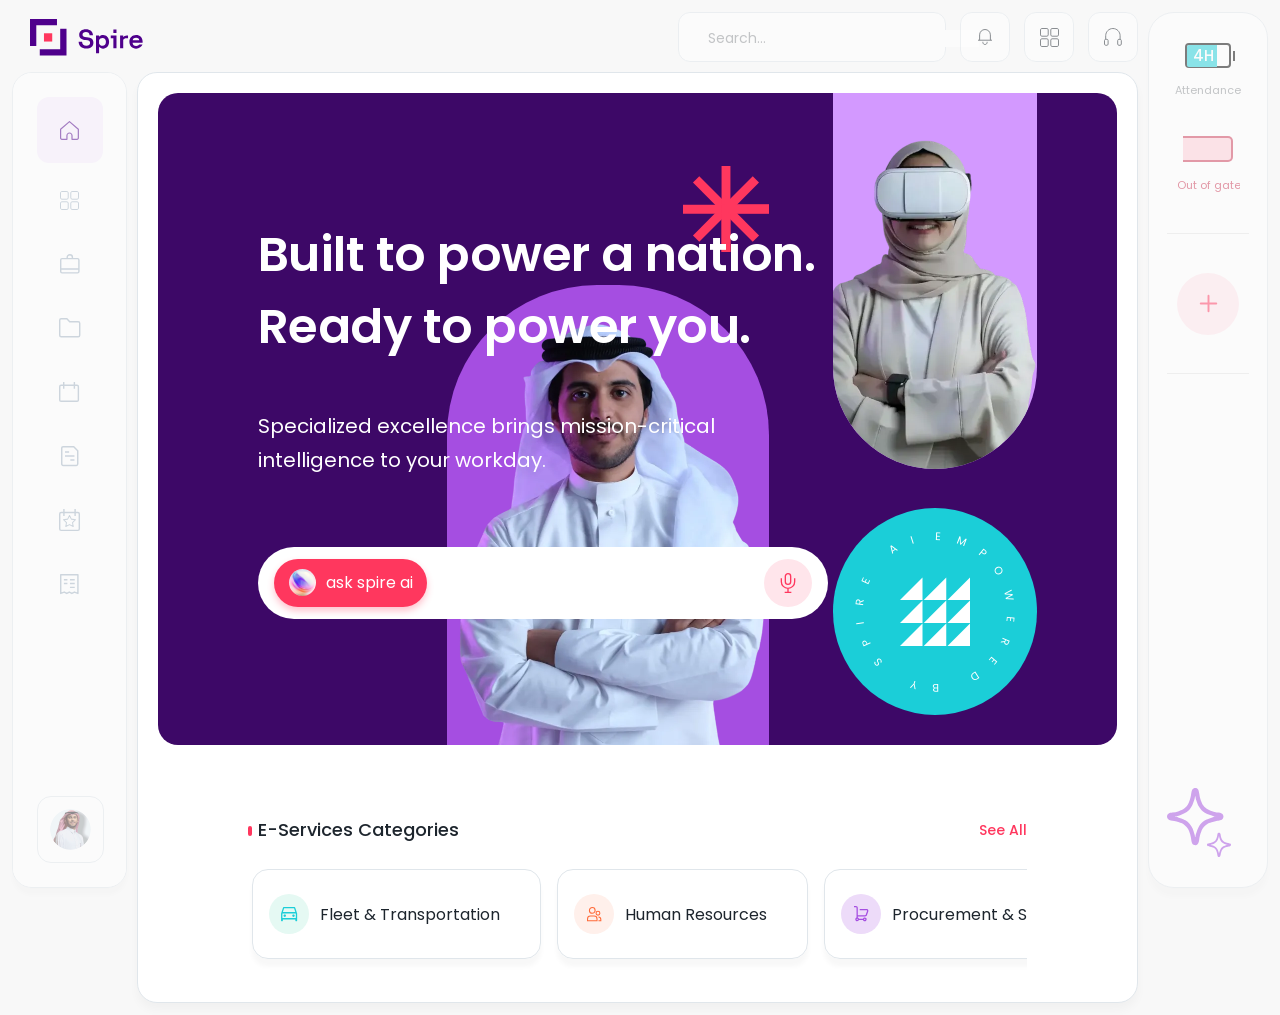
==== commit 686fa576: "Refactor JavaScript modules to use IIFE pattern and register functions on SpireApp - Updated ai-pane" ====
--- a/index.html
+++ b/index.html
@@ -21,7 +21,11 @@
     <link rel="manifest" href="assets/favicon/site.webmanifest" />
 
     <link rel="stylesheet" href="styles.css">
-    <script type="module" src="main.js"></script>
+    <script src="js/navigation.js" defer></script>
+    <script src="js/files-tray.js" defer></script>
+    <script src="js/chat-demo.js" defer></script>
+    <script src="js/ai-panel.js" defer></script>
+    <script src="main.js" defer></script>
 </head>
 
 <body>
@@ -116,12 +120,12 @@
                     <!-- AI Chat -->
                     <button class="btn btn-icon mobile-only" type="button" aria-controls="ai-panel"
                         aria-expanded="false" aria-label="Open Spire AI" data-ai-open>
-                        <img src="assets/images/ai-orb-lg.png" alt="" width="40" height="38">
+                        <img class="ai-open__orb" src="assets/images/ai-orb-lg.png" alt="" width="40" height="38">
                     </button>
                 </div>
             </header>
 
-            <main class="spr-main">
+            <div class="spr-main">
                 <!-- ============ Side navigation ============ -->
                 <nav class="spr-sidenav" id="sidenav" aria-label="Main navigation">
                     <div class="sidenav__head">
@@ -135,7 +139,7 @@
                     </div>
                     <!-- Nav links -->
                     <ul class="sidenav__list">
-                        <li>
+                        <li class="sidenav__item">
                             <a class="sidenav__link is-active" href="#" aria-current="page">
                                 <svg class="sidenav__icon" width="19" height="19" viewBox="0 0 19 19" fill="none"
                                     aria-hidden="true" focusable="false">
@@ -146,7 +150,7 @@
                                 <span class="sidenav__label">Home</span>
                             </a>
                         </li>
-                        <li>
+                        <li class="sidenav__item">
                             <a class="sidenav__link" href="#">
                                 <svg class="sidenav__icon" width="19" height="19" viewBox="0 0 19 19" fill="none"
                                     aria-hidden="true" focusable="false">
@@ -166,7 +170,7 @@
                                 <span class="sidenav__label">Dashboard</span>
                             </a>
                         </li>
-                        <li>
+                        <li class="sidenav__item">
                             <a class="sidenav__link" href="#">
                                 <svg class="sidenav__icon" width="20" height="20" viewBox="0 0 20 20" fill="none"
                                     aria-hidden="true" focusable="false">
@@ -177,7 +181,7 @@
                                 <span class="sidenav__label">Work</span>
                             </a>
                         </li>
-                        <li>
+                        <li class="sidenav__item">
                             <a class="sidenav__link" href="#">
                                 <svg class="sidenav__icon" width="22" height="20" viewBox="0 0 22 20" fill="none"
                                     aria-hidden="true" focusable="false">
@@ -188,7 +192,7 @@
                                 <span class="sidenav__label">Files</span>
                             </a>
                         </li>
-                        <li>
+                        <li class="sidenav__item">
                             <a class="sidenav__link" href="#">
                                 <svg class="sidenav__icon" width="21" height="21" viewBox="0 0 21 21" fill="none"
                                     aria-hidden="true" focusable="false">
@@ -199,7 +203,7 @@
                                 <span class="sidenav__label">Attendance</span>
                             </a>
                         </li>
-                        <li>
+                        <li class="sidenav__item">
                             <a class="sidenav__link" href="#">
                                 <svg class="sidenav__icon" width="18" height="21" viewBox="0 0 18 21" fill="none"
                                     aria-hidden="true" focusable="false">
@@ -210,7 +214,7 @@
                                 <span class="sidenav__label">Requests</span>
                             </a>
                         </li>
-                        <li>
+                        <li class="sidenav__item">
                             <a class="sidenav__link" href="#">
                                 <svg class="sidenav__icon" width="22" height="23" viewBox="0 0 22 23" fill="none"
                                     aria-hidden="true" focusable="false">
@@ -225,7 +229,7 @@
                                 <span class="sidenav__label">Events</span>
                             </a>
                         </li>
-                        <li>
+                        <li class="sidenav__item">
                             <a class="sidenav__link" href="#">
                                 <svg class="sidenav__icon" width="19" height="21" viewBox="0 0 19 21" fill="none"
                                     aria-hidden="true" focusable="false">
@@ -240,7 +244,7 @@
 
                     <!-- Profile -->
                     <a class="sidenav__profile" href="#">
-                        <img src="assets/images/avatar.png" alt="" width="41" height="41">
+                        <img class="sidenav__avatar" src="assets/images/avatar.png" alt="" width="41" height="41">
                         <span class="sidenav__user">
                             <span class="sidenav__user-name">Ahmed</span>
                             <span class="sidenav__user-meta">View profile</span>
@@ -248,18 +252,18 @@
                     </a>
                 </nav>
                 <!-- ============ Main content ============ -->
-                <div class="content-wrapper" id="main" tabindex="-1">
+                <main class="content-wrapper" id="main" tabindex="-1">
                     <!-- ======= Hero ======= -->
                     <section class="hero">
                         <div class="hero__content">
-                            <h1>
-                                <span>Built to power a nation.</span>
-                                <span>Ready to power you.</span>
+                            <h1 class="hero__title">
+                                <span class="hero__line">Built to power a nation.</span>
+                                <span class="hero__line">Ready to power you.</span>
                             </h1>
-                            <p>
-                                <span>Specialized excellence brings</span>
-                                <span>mission-critical</span>
-                                <span>intelligence to your workday.</span>
+                            <p class="hero__copy">
+                                <span class="hero__line">Specialized excellence brings</span>
+                                <span class="hero__line">mission-critical</span>
+                                <span class="hero__line">intelligence to your workday.</span>
                             </p>
 
                             <form class="ask" action="#">
@@ -311,11 +315,11 @@
                     <!-- ======= E-Services Categories ======= -->
                     <section class="services">
                         <div class="services__header">
-                            <h2>E-Services Categories</h2>
-                            <a href="#">See All</a>
+                            <h2 class="services__title">E-Services Categories</h2>
+                            <a class="services__all" href="#">See All</a>
                         </div>
                         <ul class="services__list">
-                            <li>
+                            <li class="services__item">
                                 <a class="service-card card-fleet" href="#">
                                     <span class="card__icon">
                                         <img src="assets/icons/cat-car.svg" alt="" width="17" height="15">
@@ -323,7 +327,7 @@
                                     <span class="card__label">Fleet &amp; Transportation</span>
                                 </a>
                             </li>
-                            <li>
+                            <li class="services__item">
                                 <a class="service-card card-hr" href="#">
                                     <span class="card__icon">
                                         <img src="assets/icons/cat-group.svg" alt="" width="15" height="15">
@@ -331,7 +335,7 @@
                                     <span class="card__label">Human Resources</span>
                                 </a>
                             </li>
-                            <li>
+                            <li class="services__item">
                                 <a class="service-card card-procurement" href="#">
                                     <span class="card__icon">
                                         <img src="assets/icons/cat-cart.svg" alt="" width="15" height="16">
@@ -339,7 +343,7 @@
                                     <span class="card__label">Procurement &amp; Sourcing</span>
                                 </a>
                             </li>
-                            <li>
+                            <li class="services__item">
                                 <a class="service-card card-logistics" href="#">
                                     <span class="card__icon">
                                         <img src="assets/icons/cat-fleet.svg" alt="" width="17" height="11">
@@ -347,7 +351,7 @@
                                     <span class="card__label">Logistics &amp; Inventory</span>
                                 </a>
                             </li>
-                            <li>
+                            <li class="services__item">
                                 <a class="service-card card-hr" href="#">
                                     <span class="card__icon">
                                         <img src="assets/icons/cat-group.svg" alt="" width="15" height="15">
@@ -357,8 +361,8 @@
                             </li>
                         </ul>
                     </section>
-                </div>
-            </main>
+                </main>
+            </div>
         </div>
 
         <!-- ============ AI rail (collapsed side panel) ============ -->
@@ -379,15 +383,17 @@
                                 <span class="ticker__track">
                                     <span class="ticker__group">
                                         <span>Out of gate</span>
-                                        <span class="ticker__alert"><img src="assets/icons/exclamation.svg" alt=""
-                                                width="18" height="18">Needs
+                                        <span class="ticker__alert"><img class="ticker__alert-icon"
+                                                src="assets/icons/exclamation.svg" alt="" width="18"
+                                                height="18">Needs
                                             attention, No additional hours logged</span>
                                     </span>
                                     <!-- Identical copy makes the forward-only loop seamless. -->
                                     <span class="ticker__group" aria-hidden="true">
                                         <span>Out of gate</span>
-                                        <span class="ticker__alert"><img src="assets/icons/exclamation.svg" alt=""
-                                                width="18" height="18">Needs
+                                        <span class="ticker__alert"><img class="ticker__alert-icon"
+                                                src="assets/icons/exclamation.svg" alt="" width="18"
+                                                height="18">Needs
                                             attention, No additional hours logged</span>
                                     </span>
                                 </span>
@@ -398,12 +404,12 @@
                     <div class="widget__actions">
                         <button class="widget__add" type="button" aria-label="Open Spire AI" aria-controls="ai-panel"
                             aria-expanded="false">
-                            <img src="assets/icons/plus.svg" alt="" width="31" height="31">
+                            <img class="widget__add-icon" src="assets/icons/plus.svg" alt="" width="31" height="31">
                         </button>
                     </div>
                 </div>
                 <div class="panel__art">
-                    <img src="assets/icons/sparkle.svg" alt="" width="64" height="69">
+                    <img class="panel__art-image" src="assets/icons/sparkle.svg" alt="" width="64" height="69">
                 </div>
             </section>
 
@@ -415,24 +421,25 @@
                             height="27">
 
                         <div class="head__content">
-                            <h2>
+                            <h2 class="head__heading">
                                 Spire AI
                                 <span class="tag">Beta</span>
                             </h2>
-                            <p>Session message</p>
+                            <p class="head__description">Session message</p>
                         </div>
                     </div>
 
                     <button class="panel__close" type="button" aria-label="Close Spire AI" data-ai-close>
-                        <img class="panel__close-collapse" src="assets/icons/panel-collapse.svg" alt="" width="24"
-                            height="18">
+                        <img class="panel__close-collapse directional-icon" src="assets/icons/panel-collapse.svg"
+                            alt="" width="24" height="18">
                         <img class="panel__close-x  mobile-only" src="assets/icons/close.svg" alt="" width="17"
                             height="17">
                     </button>
                 </div>
                 <button class="panel__back mobile-only" type="button" aria-label="Back to Spire AI welcome"
                     data-ai-back>
-                    <svg width="16" height="16" viewBox="0 0 24 24" fill="none" aria-hidden="true">
+                    <svg class="panel__back-icon directional-icon" width="16" height="16" viewBox="0 0 24 24"
+                        fill="none" aria-hidden="true">
                         <path d="m14 6-6 6 6 6" stroke="currentColor" stroke-width="1.5"
                             stroke-linecap="round" stroke-linejoin="round" />
                     </svg>
@@ -459,7 +466,7 @@
                             <ul class="files__list" id="ai-files-list" aria-label="Files in context" hidden>
                                 <li>
                                     <label class="file">
-                                        <div class="file_head">
+                                        <span class="file_head">
                                             <span class="file__type file__type--doc">
                                                 <img src="assets/icons/file-doc.svg" alt="DOC" width="22" height="22">
                                             </span>
@@ -467,13 +474,13 @@
                                                 <span class="file__name">Data Governance Policy</span>
                                                 <span class="file__time">3:30pm</span>
                                             </span>
-                                        </div>
+                                        </span>
                                         <input class="switch" type="checkbox" role="switch" checked>
                                     </label>
                                 </li>
                                 <li>
                                     <label class="file">
-                                        <div class="file_head">
+                                        <span class="file_head">
                                             <span class="file__type file__type--csv">
                                                 <img src="assets/icons/file-csv.svg" alt="CSV" width="22" height="22">
                                             </span>
@@ -481,13 +488,13 @@
                                                 <span class="file__name">Data Governance Policy</span>
                                                 <span class="file__time">3:30pm</span>
                                             </span>
-                                        </div>
+                                        </span>
                                         <input class="switch" type="checkbox" role="switch" checked>
                                     </label>
                                 </li>
                                 <li>
                                     <label class="file">
-                                        <div class="file_head">
+                                        <span class="file_head">
                                             <span class="file__type file__type--doc">
                                                 <img src="assets/icons/file-doc.svg" alt="DOC" width="22" height="22">
                                             </span>
@@ -495,13 +502,13 @@
                                                 <span class="file__name">Data Governance Policy</span>
                                                 <span class="file__time">3:30pm</span>
                                             </span>
-                                        </div>
+                                        </span>
                                         <input class="switch" type="checkbox" role="switch" checked>
                                     </label>
                                 </li>
                                 <li>
                                     <label class="file">
-                                        <div class="file_head">
+                                        <span class="file_head">
                                             <span class="file__type file__type--ppt">
                                                 <img src="assets/icons/file-ppt.svg" alt="PPT" width="22" height="22">
                                             </span>
@@ -509,13 +516,13 @@
                                                 <span class="file__name">Data Governance Policy</span>
                                                 <span class="file__time">3:30pm</span>
                                             </span>
-                                        </div>
+                                        </span>
                                         <input class="switch" type="checkbox" role="switch" checked>
                                     </label>
                                 </li>
                                 <li>
                                     <label class="file">
-                                        <div class="file_head">
+                                        <span class="file_head">
                                             <span class="file__type file__type--ppt">
                                                 <img src="assets/icons/file-ppt.svg" alt="PPT" width="22" height="22">
                                             </span>
@@ -523,13 +530,13 @@
                                                 <span class="file__name">Data Governance Policy</span>
                                                 <span class="file__time">3:30pm</span>
                                             </span>
-                                        </div>
+                                        </span>
                                         <input class="switch" type="checkbox" role="switch" checked>
                                     </label>
                                 </li>
                                 <li>
                                     <label class="file">
-                                        <div class="file_head">
+                                        <span class="file_head">
                                             <span class="file__type file__type--doc">
                                                 <img src="assets/icons/file-doc.svg" alt="DOC" width="22" height="22">
                                             </span>
@@ -537,7 +544,7 @@
                                                 <span class="file__name">Data Governance Policy</span>
                                                 <span class="file__time">3:30pm</span>
                                             </span>
-                                        </div>
+                                        </span>
                                         <input class="switch" type="checkbox" role="switch" checked>
                                     </label>
                                 </li>
@@ -564,8 +571,8 @@
             <section class="panel-welcome" aria-hidden="true">
                 <div class="welcome__head">
                     <div class="welcome__brand">
-                        <img src="assets/images/ai-orb-m.png" alt="" width="27" height="27">
-                        <h2>Spire AI</h2>
+                        <img class="welcome__brand-icon" src="assets/images/ai-orb-m.png" alt="" width="27" height="27">
+                        <h2 class="welcome__brand-title">Spire AI</h2>
                     </div>
                     <button class="panel__close welcome__close" type="button" aria-label="Close Spire AI" data-ai-close>
                         <img src="assets/icons/close.svg" alt="" width="17" height="17">
@@ -597,8 +604,8 @@
                 <div class="panel__content">
                     <div class="panel__welcome">
                         <img class="panel__orb" src="assets/images/ai-orb-lg.png" alt="" width="64" height="61">
-                        <h2>Welcome back, Ahmed.</h2>
-                        <p>How may I assist you?</p>
+                        <h2 class="panel__welcome-title">Welcome back, Ahmed.</h2>
+                        <p class="panel__welcome-copy">How may I assist you?</p>
                     </div>
                 </div>
 
@@ -636,8 +643,9 @@
     <!-- Thinking -->
     <template id="tpl-thinking">
         <li class="msg msg--thinking">
-            <img src="assets/icons/thinking.svg" alt="" width="16" height="16">
-            <span>Thinking<span class="dots" aria-hidden="true"><span>.</span><span>.</span><span>.</span></span></span>
+            <img class="msg__thinking-icon" src="assets/icons/thinking.svg" alt="" width="16" height="16">
+            <span>Thinking<span class="dots" aria-hidden="true"><span class="dots__dot">.</span><span
+                        class="dots__dot">.</span><span class="dots__dot">.</span></span></span>
         </li>
     </template>
 
@@ -660,8 +668,8 @@
     <template id="tpl-sources-toggle">
         <button class="cite-more" type="button" aria-expanded="false" data-sources-toggle>
             <span class="cite-more__dots" aria-hidden="true">&bull;&bull;&bull;</span>
-            <svg class="cite-more__chev" width="5" height="8" viewBox="0 0 5 8" fill="none" aria-hidden="true"
-                focusable="false">
+            <svg class="cite-more__chev directional-icon" width="5" height="8" viewBox="0 0 5 8" fill="none"
+                aria-hidden="true" focusable="false">
                 <path d="M3.70715 0.707031L0.707153 3.70703L3.70715 6.70703" stroke="currentColor"
                     stroke-linecap="square" />
             </svg>
@@ -672,7 +680,7 @@
     <template id="tpl-chip">
         <li class="msg msg--ai">
             <button class="chip" type="button" data-suggest>
-                <img src="assets/icons/doc.svg" alt="" width="15" height="15">
+                <img class="chip__icon" src="assets/icons/doc.svg" alt="" width="15" height="15">
                 <span class="chip__text"></span>
             </button>
         </li>
--- a/styles.css
+++ b/styles.css
@@ -1,4 +1,4 @@
-@layer reset, base, layout, components, theme, utilities;
+@layer reset, base, layout, components, features, utilities;
 
 @import url("./css/foundation.css");
 @import url("./css/shell.css");
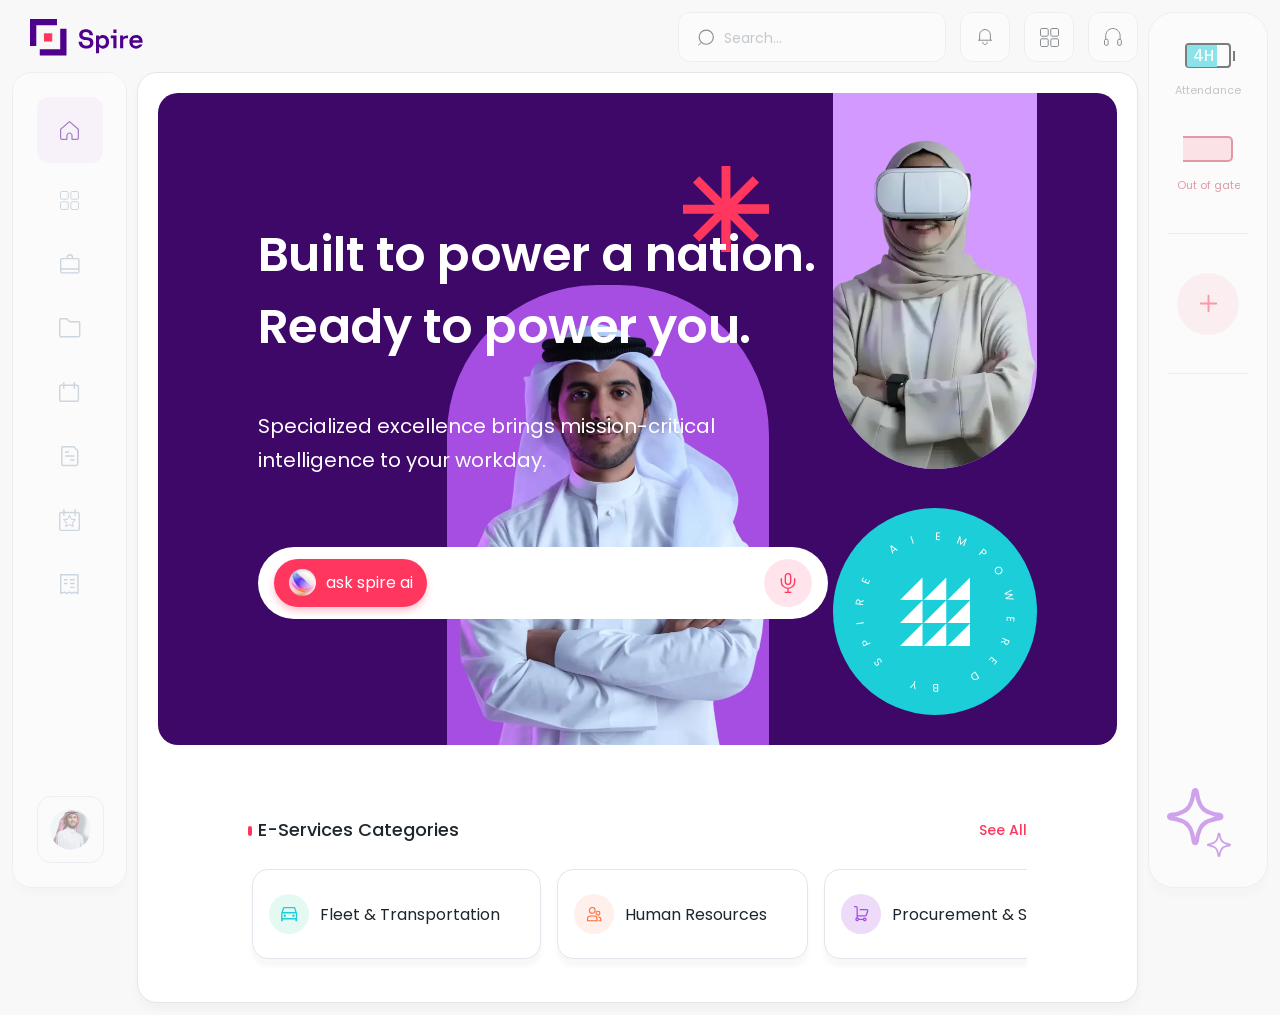
==== commit da18a4c2: "Apply review fixes: hero dimming, header logo, RTL details, cleanup" ====
--- a/index.html
+++ b/index.html
@@ -274,7 +274,7 @@
                                 </button>
                                 <label class="visually-hidden" for="hero-ask">Ask Spire AI a question</label>
                                 <input class="ask__input" id="hero-ask" name="message" type="text" autocomplete="off">
-                                <button class="ask__mic" type="button" aria-label="Ask by voice" aria-pressed="false">
+                                <button class="ask__mic" type="button" aria-label="Ask by voice">
                                     <img src="assets/icons/mic.svg" alt="" width="20" height="20">
                                 </button>
                             </form>
@@ -388,7 +388,7 @@
                                                 height="18">Needs
                                             attention, No additional hours logged</span>
                                     </span>
-                                    <!-- Identical copy makes the forward-only loop seamless. -->
+                                    <!-- Ticker loop copy -->
                                     <span class="ticker__group" aria-hidden="true">
                                         <span>Out of gate</span>
                                         <span class="ticker__alert"><img class="ticker__alert-icon"
@@ -466,7 +466,7 @@
                             <ul class="files__list" id="ai-files-list" aria-label="Files in context" hidden>
                                 <li>
                                     <label class="file">
-                                        <span class="file_head">
+                                        <span class="file__head">
                                             <span class="file__type file__type--doc">
                                                 <img src="assets/icons/file-doc.svg" alt="DOC" width="22" height="22">
                                             </span>
@@ -480,7 +480,7 @@
                                 </li>
                                 <li>
                                     <label class="file">
-                                        <span class="file_head">
+                                        <span class="file__head">
                                             <span class="file__type file__type--csv">
                                                 <img src="assets/icons/file-csv.svg" alt="CSV" width="22" height="22">
                                             </span>
@@ -494,7 +494,7 @@
                                 </li>
                                 <li>
                                     <label class="file">
-                                        <span class="file_head">
+                                        <span class="file__head">
                                             <span class="file__type file__type--doc">
                                                 <img src="assets/icons/file-doc.svg" alt="DOC" width="22" height="22">
                                             </span>
@@ -508,7 +508,7 @@
                                 </li>
                                 <li>
                                     <label class="file">
-                                        <span class="file_head">
+                                        <span class="file__head">
                                             <span class="file__type file__type--ppt">
                                                 <img src="assets/icons/file-ppt.svg" alt="PPT" width="22" height="22">
                                             </span>
@@ -522,7 +522,7 @@
                                 </li>
                                 <li>
                                     <label class="file">
-                                        <span class="file_head">
+                                        <span class="file__head">
                                             <span class="file__type file__type--ppt">
                                                 <img src="assets/icons/file-ppt.svg" alt="PPT" width="22" height="22">
                                             </span>
@@ -536,7 +536,7 @@
                                 </li>
                                 <li>
                                     <label class="file">
-                                        <span class="file_head">
+                                        <span class="file__head">
                                             <span class="file__type file__type--doc">
                                                 <img src="assets/icons/file-doc.svg" alt="DOC" width="22" height="22">
                                             </span>
@@ -555,8 +555,7 @@
                         <input class="composer__input" id="ai-input" name="message" type="text"
                             placeholder="ask spire AI" autocomplete="off" aria-label="Message Spire AI">
                         <div class="composer__actions">
-                            <button class="composer__mic" type="button" aria-label="Ask by voice" aria-pressed="false"
-                                data-mic>
+                            <button class="composer__mic" type="button" aria-label="Ask by voice">
                                 <img src="assets/icons/mic-sm.svg" alt="" width="18" height="18">
                             </button>
                             <button class="composer__send" type="submit" aria-label="Send message">
@@ -614,7 +613,7 @@
                     <input class="composer__input" id="welcome-ai-input" name="message" type="text"
                         placeholder="ask spire AI" autocomplete="off">
                     <div class="composer__actions">
-                        <button class="composer__mic" type="button" aria-label="Ask by voice" aria-pressed="false">
+                        <button class="composer__mic" type="button" aria-label="Ask by voice">
                             <img src="assets/icons/mic-sm.svg" alt="" width="18" height="18">
                         </button>
                         <button class="composer__send" type="submit" aria-label="Send message">
